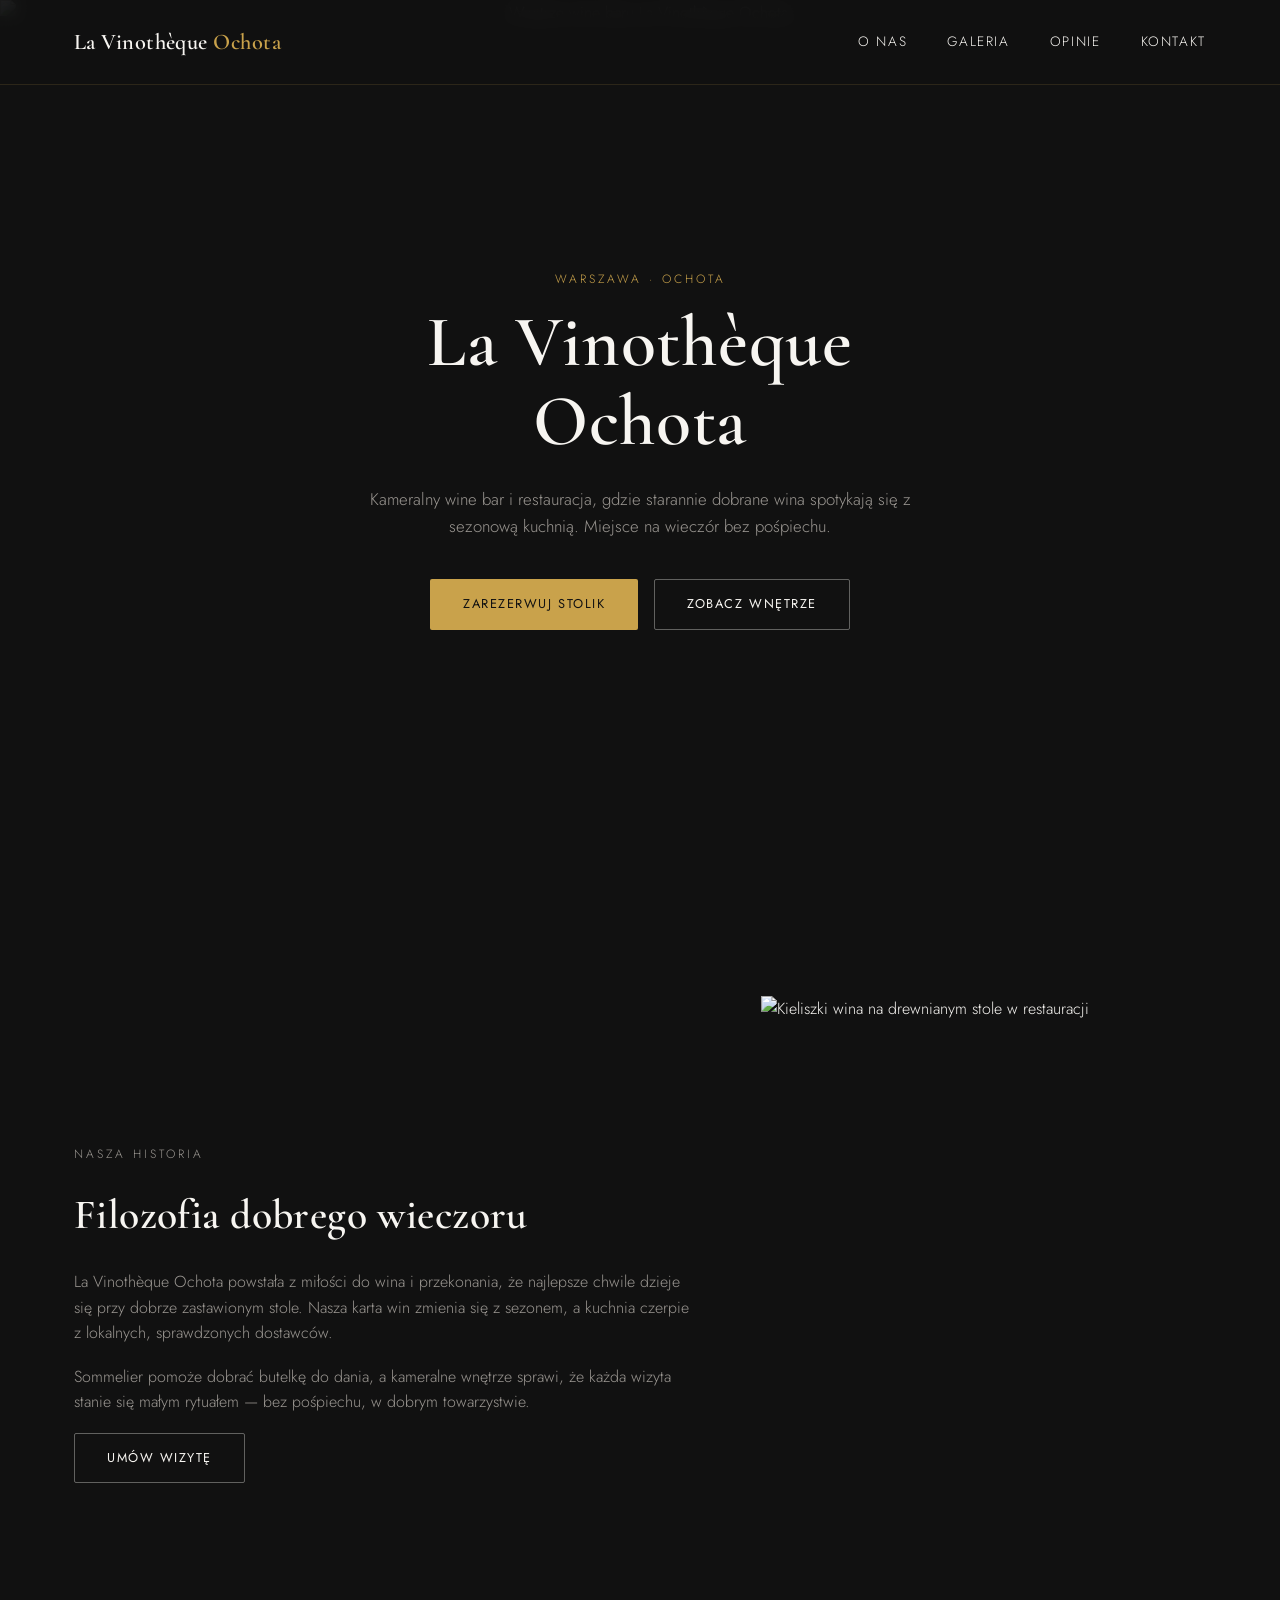
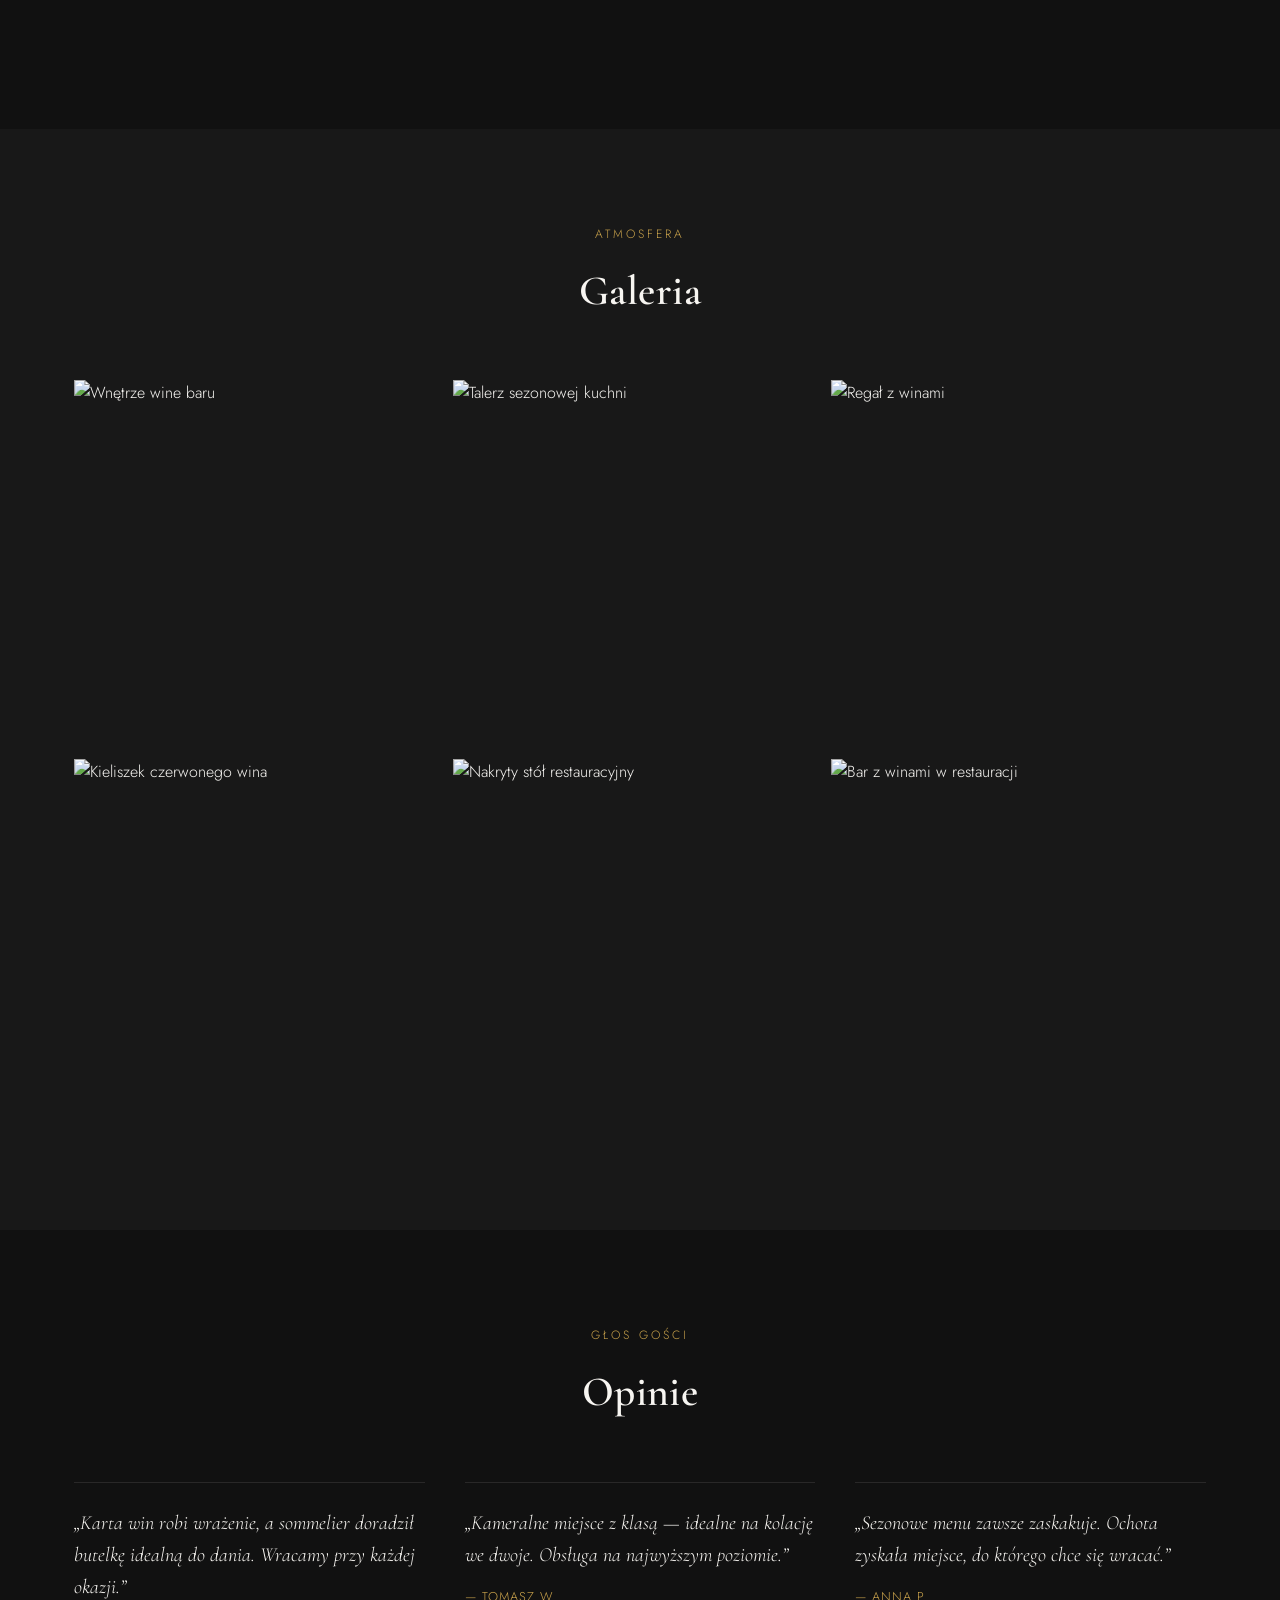
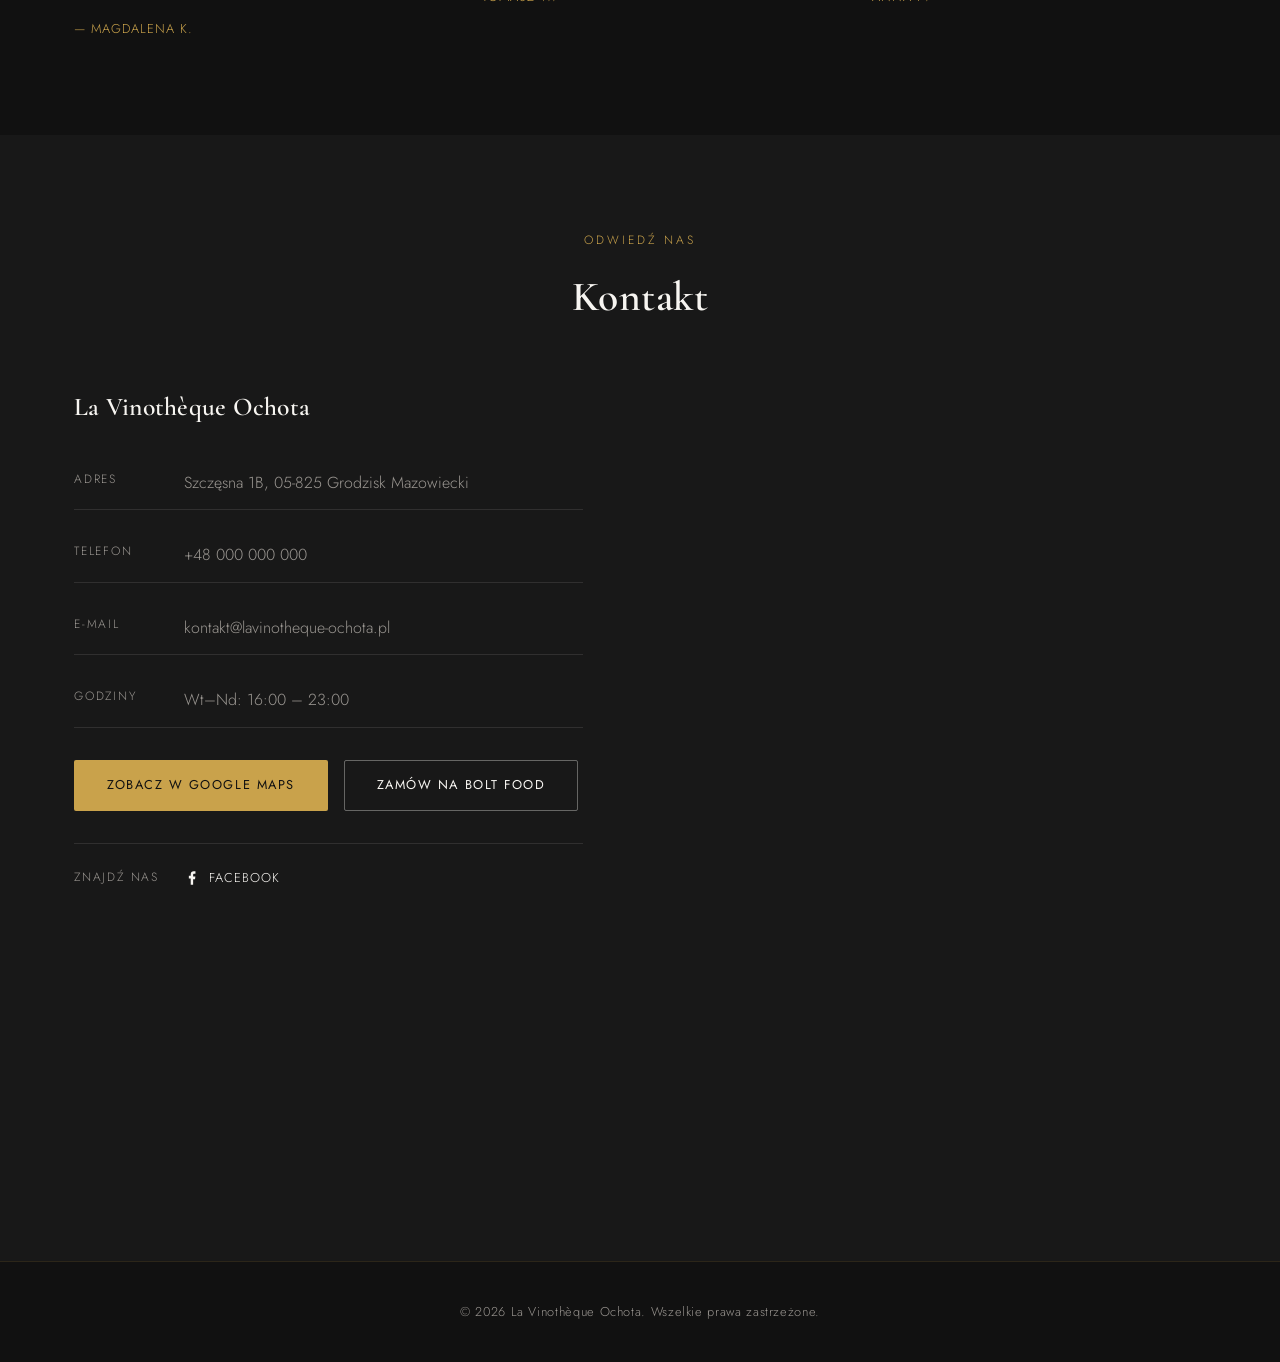
==== index.html @ a76ff750 "Update Google Maps button link to new location Co-Authored-By: Claude Sonnet 5 <noreply@anthropic.co" ====
<!doctype html>
<html lang="pl">
<head>
<meta charset="UTF-8">
<meta name="viewport" content="width=device-width, initial-scale=1.0">
<title>La Vinothèque Ochota | Wine Bar &amp; Restauracja</title>
<meta name="description" content="La Vinothèque Ochota — kameralny wine bar i restauracja w Warszawie. Starannie dobrane wina, sezonowa kuchnia, wieczory dla wymagających.">
<link rel="preconnect" href="https://fonts.googleapis.com">
<link rel="preconnect" href="https://fonts.gstatic.com" crossorigin>
<link href="https://fonts.googleapis.com/css2?family=Cormorant+Garamond:wght@500;600;700&family=Jost:wght@300;400;500&display=swap" rel="stylesheet">
<link rel="stylesheet" href="styles.css">
</head>
<body>

<header class="site-header" id="site-header">
  <div class="container header-inner">
    <a href="#hero" class="logo">La Vinothèque <span>Ochota</span></a>
    <nav class="nav-desktop">
      <a href="#o-nas">O nas</a>
      <a href="#galeria">Galeria</a>
      <a href="#opinie">Opinie</a>
      <a href="#kontakt">Kontakt</a>
    </nav>
    <button class="hamburger" id="hamburger" aria-label="Otwórz menu" aria-expanded="false">
      <span></span><span></span><span></span>
    </button>
  </div>
</header>
<nav class="nav-mobile" id="nav-mobile">
  <a href="#hero">Start</a>
  <a href="#o-nas">O nas</a>
  <a href="#galeria">Galeria</a>
  <a href="#opinie">Opinie</a>
  <a href="#kontakt">Kontakt</a>
</nav>

<main>

  <section class="hero" id="hero">
    <div class="hero-media">
      <img src="https://images.unsplash.com/photo-1510812431401-41d2bd2722f3?q=80&w=1920&auto=format&fit=crop" alt="Wnętrze wine baru La Vinothèque Ochota">
      <div class="hero-overlay"></div>
    </div>
    <div class="container hero-content">
      <p class="eyebrow">Warszawa · Ochota</p>
      <h1>La Vinothèque<br>Ochota</h1>
      <p class="hero-lede">Kameralny wine bar i restauracja, gdzie starannie dobrane wina spotykają się z sezonową kuchnią. Miejsce na wieczór bez pośpiechu.</p>
      <div class="cta-row">
        <a href="#kontakt" class="btn btn-primary">Zarezerwuj stolik</a>
        <a href="#galeria" class="btn btn-ghost">Zobacz wnętrze</a>
      </div>
    </div>
  </section>

  <section class="section" id="o-nas">
    <div class="container split split-reverse">
      <div class="split-media">
        <img src="https://images.unsplash.com/photo-1519671482749-fd09be7ccebf?q=80&w=1200&auto=format&fit=crop" alt="Kieliszki wina na drewnianym stole w restauracji">
      </div>
      <div class="split-text">
        <p class="eyebrow">Nasza historia</p>
        <h2>Filozofia dobrego wieczoru</h2>
        <p>La Vinothèque Ochota powstała z miłości do wina i przekonania, że najlepsze chwile dzieje się przy dobrze zastawionym stole. Nasza karta win zmienia się z sezonem, a kuchnia czerpie z lokalnych, sprawdzonych dostawców.</p>
        <p>Sommelier pomoże dobrać butelkę do dania, a kameralne wnętrze sprawi, że każda wizyta stanie się małym rytuałem — bez pośpiechu, w dobrym towarzystwie.</p>
        <a href="#kontakt" class="btn btn-ghost">Umów wizytę</a>
      </div>
    </div>
  </section>

  <section class="section section-alt" id="galeria">
    <div class="container">
      <div class="section-head section-head-center">
        <p class="eyebrow">Atmosfera</p>
        <h2>Galeria</h2>
      </div>
      <div class="gallery-grid">
        <div class="gallery-item"><img src="https://images.unsplash.com/photo-1510812431401-41d2bd2722f3?q=80&w=900&auto=format&fit=crop" alt="Wnętrze wine baru"></div>
        <div class="gallery-item"><img src="https://images.unsplash.com/photo-1543007630-9710e4a00a20?q=80&w=900&auto=format&fit=crop" alt="Talerz sezonowej kuchni"></div>
        <div class="gallery-item"><img src="https://images.unsplash.com/photo-1470337458703-46ad1756a187?q=80&w=900&auto=format&fit=crop" alt="Regał z winami"></div>
        <div class="gallery-item"><img src="https://images.unsplash.com/photo-1414235077428-338989a2e8c0?q=80&w=900&auto=format&fit=crop" alt="Kieliszek czerwonego wina"></div>
        <div class="gallery-item"><img src="https://images.unsplash.com/photo-1414235077428-338989a2e8c0?q=80&w=900&auto=format&fit=crop&flip=h" alt="Nakryty stół restauracyjny"></div>
        <div class="gallery-item"><img src="https://images.unsplash.com/photo-1466978913421-dad2ebd01d17?q=80&w=900&auto=format&fit=crop" alt="Bar z winami w restauracji"></div>
      </div>
    </div>
  </section>

  <section class="section" id="opinie">
    <div class="container">
      <div class="section-head section-head-center">
        <p class="eyebrow">Głos gości</p>
        <h2>Opinie</h2>
      </div>
      <div class="reviews-grid">
        <blockquote class="review">
          <p>&bdquo;Karta win robi wrażenie, a sommelier doradził butelkę idealną do dania. Wracamy przy każdej okazji.&rdquo;</p>
          <footer>— Magdalena K.</footer>
        </blockquote>
        <blockquote class="review">
          <p>&bdquo;Kameralne miejsce z klasą — idealne na kolację we dwoje. Obsługa na najwyższym poziomie.&rdquo;</p>
          <footer>— Tomasz W.</footer>
        </blockquote>
        <blockquote class="review">
          <p>&bdquo;Sezonowe menu zawsze zaskakuje. Ochota zyskała miejsce, do którego chce się wracać.&rdquo;</p>
          <footer>— Anna P.</footer>
        </blockquote>
      </div>
    </div>
  </section>

  <section class="section section-alt" id="kontakt">
    <div class="container">
      <div class="section-head section-head-center">
        <p class="eyebrow">Odwiedź nas</p>
        <h2>Kontakt</h2>
      </div>
      <div class="split contact-split">
        <div class="split-text">
          <h3>La Vinothèque Ochota</h3>
          <p class="contact-line"><span>Adres</span>Szczęsna 1B, 05-825 Grodzisk Mazowiecki</p>
          <p class="contact-line"><span>Telefon</span><a href="tel:+48000000000">+48 000 000 000</a></p>
          <p class="contact-line"><span>E-mail</span><a href="mailto:kontakt@lavinotheque-ochota.pl">kontakt@lavinotheque-ochota.pl</a></p>
          <p class="contact-line"><span>Godziny</span>Wt–Nd: 16:00 – 23:00</p>

          <div class="action-row">
            <a href="https://maps.app.goo.gl/F623x1a2rvRug9dV6" target="_blank" rel="noopener" class="btn btn-primary">Zobacz w Google Maps</a>
            <a href="https://food.bolt.eu/en/307-warsaw/p/121995-la-vinotheque-harfowa/?utm_source=google_integration" target="_blank" rel="noopener" class="btn btn-ghost">Zamów na Bolt Food</a>
          </div>

          <div class="social-row">
            <span class="social-label">Znajdź nas</span>
            <!-- TODO: podmienić na docelowy link Facebook, gdy zostanie przesłany -->
            <a href="https://www.facebook.com/lavinothequepl/?locale=pl_PL" target="_blank" rel="noopener" class="social-link" aria-label="Facebook">
              <svg viewBox="0 0 24 24" width="18" height="18"><path fill="currentColor" d="M13.5 21v-7.5H16l.5-3.5h-3V7.9c0-1 .3-1.7 1.7-1.7H16.6V3.1C16.3 3 15.3 3 14.2 3c-2.3 0-3.9 1.4-3.9 4v2h-2.5v3.5h2.5V21h3.2z"/></svg>
              Facebook
            </a>
          </div>
        </div>
        <div class="split-media map-wrap">
          <iframe
            src="https://maps.google.com/maps?q=Szcz%C4%99sna%201B%2C%2005-825%20Grodzisk%20Mazowiecki&t=&z=16&ie=UTF8&iwloc=&output=embed"
            title="Mapa — La Vinothèque Ochota"
            loading="lazy"
            referrerpolicy="no-referrer-when-downgrade"
            allowfullscreen>
          </iframe>
        </div>
      </div>
    </div>
  </section>

</main>

<footer class="site-footer">
  <div class="container footer-inner">
    <p>&copy; <span id="year"></span> La Vinothèque Ochota. Wszelkie prawa zastrzeżone.</p>
  </div>
</footer>

<script src="script.js"></script>
</body>
</html>
---- styles.css ----
:root {
  --black: #111111;
  --near-black: #181818;
  --charcoal: #242424;
  --gold: #c9a24b;
  --gold-light: #e3c777;
  --white: #f7f5f1;
  --gray: #9a9691;
}

* { box-sizing: border-box; margin: 0; padding: 0; }

html { scroll-behavior: smooth; }

body {
  background: var(--black);
  color: var(--white);
  font-family: 'Jost', sans-serif;
  font-weight: 300;
  line-height: 1.6;
  -webkit-font-smoothing: antialiased;
}

h1, h2, h3 {
  font-family: 'Cormorant Garamond', serif;
  font-weight: 600;
  letter-spacing: 0.01em;
  color: var(--white);
}

a { color: inherit; text-decoration: none; }
img { max-width: 100%; display: block; }

.container {
  max-width: 1180px;
  margin: 0 auto;
  padding: 0 24px;
}

.eyebrow {
  font-size: 0.75rem;
  text-transform: uppercase;
  letter-spacing: 0.25em;
  color: var(--gold);
  margin-bottom: 14px;
}

.btn {
  display: inline-block;
  padding: 14px 32px;
  text-transform: uppercase;
  letter-spacing: 0.12em;
  font-size: 0.8rem;
  font-weight: 400;
  border-radius: 2px;
  transition: all 0.3s ease;
  border: 1px solid transparent;
  cursor: pointer;
}

.btn-primary {
  background: var(--gold);
  color: var(--black);
}
.btn-primary:hover { background: var(--gold-light); }

.btn-ghost {
  background: transparent;
  color: var(--white);
  border: 1px solid rgba(247, 245, 241, 0.35);
}
.btn-ghost:hover {
  border-color: var(--gold);
  color: var(--gold);
}

/* Header */
.site-header {
  position: fixed;
  top: 0; left: 0; right: 0;
  z-index: 100;
  background: rgba(17, 17, 17, 0.85);
  backdrop-filter: blur(8px);
  border-bottom: 1px solid rgba(201, 162, 75, 0.15);
}

.header-inner {
  display: flex;
  align-items: center;
  justify-content: space-between;
  height: 84px;
}

.logo {
  font-family: 'Cormorant Garamond', serif;
  font-size: 1.4rem;
  font-weight: 600;
  letter-spacing: 0.02em;
}
.logo span { color: var(--gold); }

.nav-desktop {
  display: flex;
  gap: 40px;
}
.nav-desktop a {
  font-size: 0.85rem;
  text-transform: uppercase;
  letter-spacing: 0.12em;
  color: var(--white);
  transition: color 0.3s ease;
}
.nav-desktop a:hover { color: var(--gold); }

.hamburger {
  display: none;
  flex-direction: column;
  justify-content: center;
  gap: 5px;
  width: 32px;
  height: 32px;
  background: none;
  border: none;
  cursor: pointer;
}
.hamburger span {
  display: block;
  width: 100%;
  height: 1px;
  background: var(--white);
  transition: all 0.3s ease;
}
.hamburger.active span:nth-child(1) { transform: translateY(6px) rotate(45deg); }
.hamburger.active span:nth-child(2) { opacity: 0; }
.hamburger.active span:nth-child(3) { transform: translateY(-6px) rotate(-45deg); }

.nav-mobile {
  display: none;
  flex-direction: column;
  align-items: center;
  justify-content: center;
  gap: 32px;
  position: fixed;
  z-index: 99;
  top: 84px;
  left: 0; right: 0; bottom: 0;
  background: var(--near-black);
  transform: translateY(-100%);
  opacity: 0;
  visibility: hidden;
  transition: all 0.35s ease;
}
.nav-mobile.open {
  display: flex;
  transform: translateY(0);
  opacity: 1;
  visibility: visible;
}
.nav-mobile a {
  font-family: 'Cormorant Garamond', serif;
  font-size: 1.6rem;
}
.nav-mobile a:hover { color: var(--gold); }

/* Hero */
.hero {
  position: relative;
  height: 100vh;
  min-height: 640px;
  display: flex;
  align-items: center;
  justify-content: center;
  text-align: center;
}
.hero-media {
  position: absolute;
  inset: 0;
  overflow: hidden;
}
.hero-media img {
  width: 100%;
  height: 100%;
  object-fit: cover;
}
.hero-overlay {
  position: absolute;
  inset: 0;
  background: linear-gradient(180deg, rgba(17,17,17,0.55) 0%, rgba(17,17,17,0.75) 55%, rgba(17,17,17,0.95) 100%);
}
.hero-content {
  position: relative;
  z-index: 2;
  max-width: 720px;
}
.hero h1 {
  font-size: clamp(2.8rem, 6vw, 4.5rem);
  line-height: 1.1;
  margin-bottom: 24px;
}
.hero-lede {
  color: var(--gray);
  font-size: 1.05rem;
  max-width: 560px;
  margin: 0 auto 40px;
}
.cta-row {
  display: flex;
  gap: 16px;
  justify-content: center;
  flex-wrap: wrap;
}

/* Sections */
.section {
  padding: 96px 0;
}
.section-alt { background: var(--near-black); }

.section-head { margin-bottom: 56px; }
.section-head-center { text-align: center; }
.section-head-center h2 { font-size: clamp(2rem, 4vw, 2.6rem); }

.section h2 {
  font-size: clamp(2rem, 4vw, 2.6rem);
  margin-bottom: 20px;
}

.split {
  display: grid;
  grid-template-columns: 45% 55%;
  gap: 64px;
  align-items: center;
}
.split-reverse { grid-template-columns: 55% 45%; }
.split-reverse .split-media { order: 2; }
.split-reverse .split-text { order: 1; }

.split-media img {
  width: 100%;
  height: 100%;
  object-fit: cover;
  filter: grayscale(15%);
  transition: filter 0.3s ease, transform 0.3s ease;
  aspect-ratio: 4/5;
}
.split-media:hover img {
  filter: grayscale(0%);
  transform: scale(1.02);
}

.split-text p { color: var(--gray); margin-bottom: 18px; }

/* Gallery */
.gallery-grid {
  display: grid;
  grid-template-columns: repeat(3, 1fr);
  gap: 4px;
}
.gallery-item { overflow: hidden; aspect-ratio: 1/1; }
.gallery-item img {
  width: 100%;
  height: 100%;
  object-fit: cover;
  filter: grayscale(20%);
  transition: filter 0.3s ease, transform 0.3s ease;
}
.gallery-item:hover img {
  filter: grayscale(0%);
  transform: scale(1.02);
}

/* Reviews */
.reviews-grid {
  display: grid;
  grid-template-columns: repeat(3, 1fr);
  gap: 40px;
}
.review {
  border-top: 1px solid rgba(247, 245, 241, 0.1);
  padding-top: 24px;
}
.review p {
  font-family: 'Cormorant Garamond', serif;
  font-size: 1.25rem;
  font-style: italic;
  color: var(--white);
  margin-bottom: 16px;
}
.review footer {
  font-size: 0.8rem;
  letter-spacing: 0.08em;
  text-transform: uppercase;
  color: var(--gold);
}

/* Contact */
.contact-split { align-items: start; }
.contact-split h3 {
  font-size: 1.6rem;
  margin-bottom: 28px;
}
.contact-line {
  display: flex;
  gap: 20px;
  padding: 14px 0;
  border-bottom: 1px solid rgba(247, 245, 241, 0.1);
  color: var(--white);
}
.contact-line span {
  min-width: 90px;
  font-size: 0.75rem;
  text-transform: uppercase;
  letter-spacing: 0.15em;
  color: var(--gray);
}
.contact-line a:hover { color: var(--gold); }

.action-row {
  display: flex;
  gap: 16px;
  flex-wrap: wrap;
  margin-top: 32px;
}

.social-row {
  display: flex;
  align-items: center;
  gap: 24px;
  flex-wrap: wrap;
  margin-top: 32px;
  padding-top: 24px;
  border-top: 1px solid rgba(247, 245, 241, 0.1);
}
.social-label {
  font-size: 0.75rem;
  text-transform: uppercase;
  letter-spacing: 0.15em;
  color: var(--gray);
}
.social-link {
  display: inline-flex;
  align-items: center;
  gap: 8px;
  font-size: 0.8rem;
  text-transform: uppercase;
  letter-spacing: 0.08em;
  color: var(--white);
  transition: color 0.3s ease;
}
.social-link svg { flex-shrink: 0; }
.social-link:hover { color: var(--gold); }

/* Placeholder links awaiting a real URL from the client */
[data-pending] { position: relative; }
[data-pending]::after {
  content: "wklej link";
  position: absolute;
  top: -18px;
  left: 0;
  font-size: 0.62rem;
  letter-spacing: 0.08em;
  text-transform: uppercase;
  color: var(--gold);
  opacity: 0.8;
  white-space: nowrap;
}

.map-wrap {
  aspect-ratio: 4/5;
  overflow: hidden;
  filter: grayscale(60%) invert(92%) contrast(90%);
}
.map-wrap iframe {
  width: 100%;
  height: 100%;
  border: 0;
}

/* Footer */
.site-footer {
  padding: 40px 0;
  border-top: 1px solid rgba(201, 162, 75, 0.15);
}
.footer-inner {
  text-align: center;
  color: var(--gray);
  font-size: 0.8rem;
  letter-spacing: 0.05em;
}

/* Responsive */
@media (max-width: 900px) {
  .nav-desktop { display: none; }
  .hamburger { display: flex; }
  .nav-mobile { display: flex; }

  .split, .split-reverse {
    grid-template-columns: 1fr;
    gap: 32px;
  }
  .split-reverse .split-media { order: 1; }
  .split-reverse .split-text { order: 2; }

  .reviews-grid { grid-template-columns: 1fr; gap: 32px; }
  .gallery-grid { grid-template-columns: repeat(2, 1fr); }
}

@media (max-width: 560px) {
  .cta-row { flex-direction: column; width: 100%; }
  .cta-row .btn { text-align: center; }
}
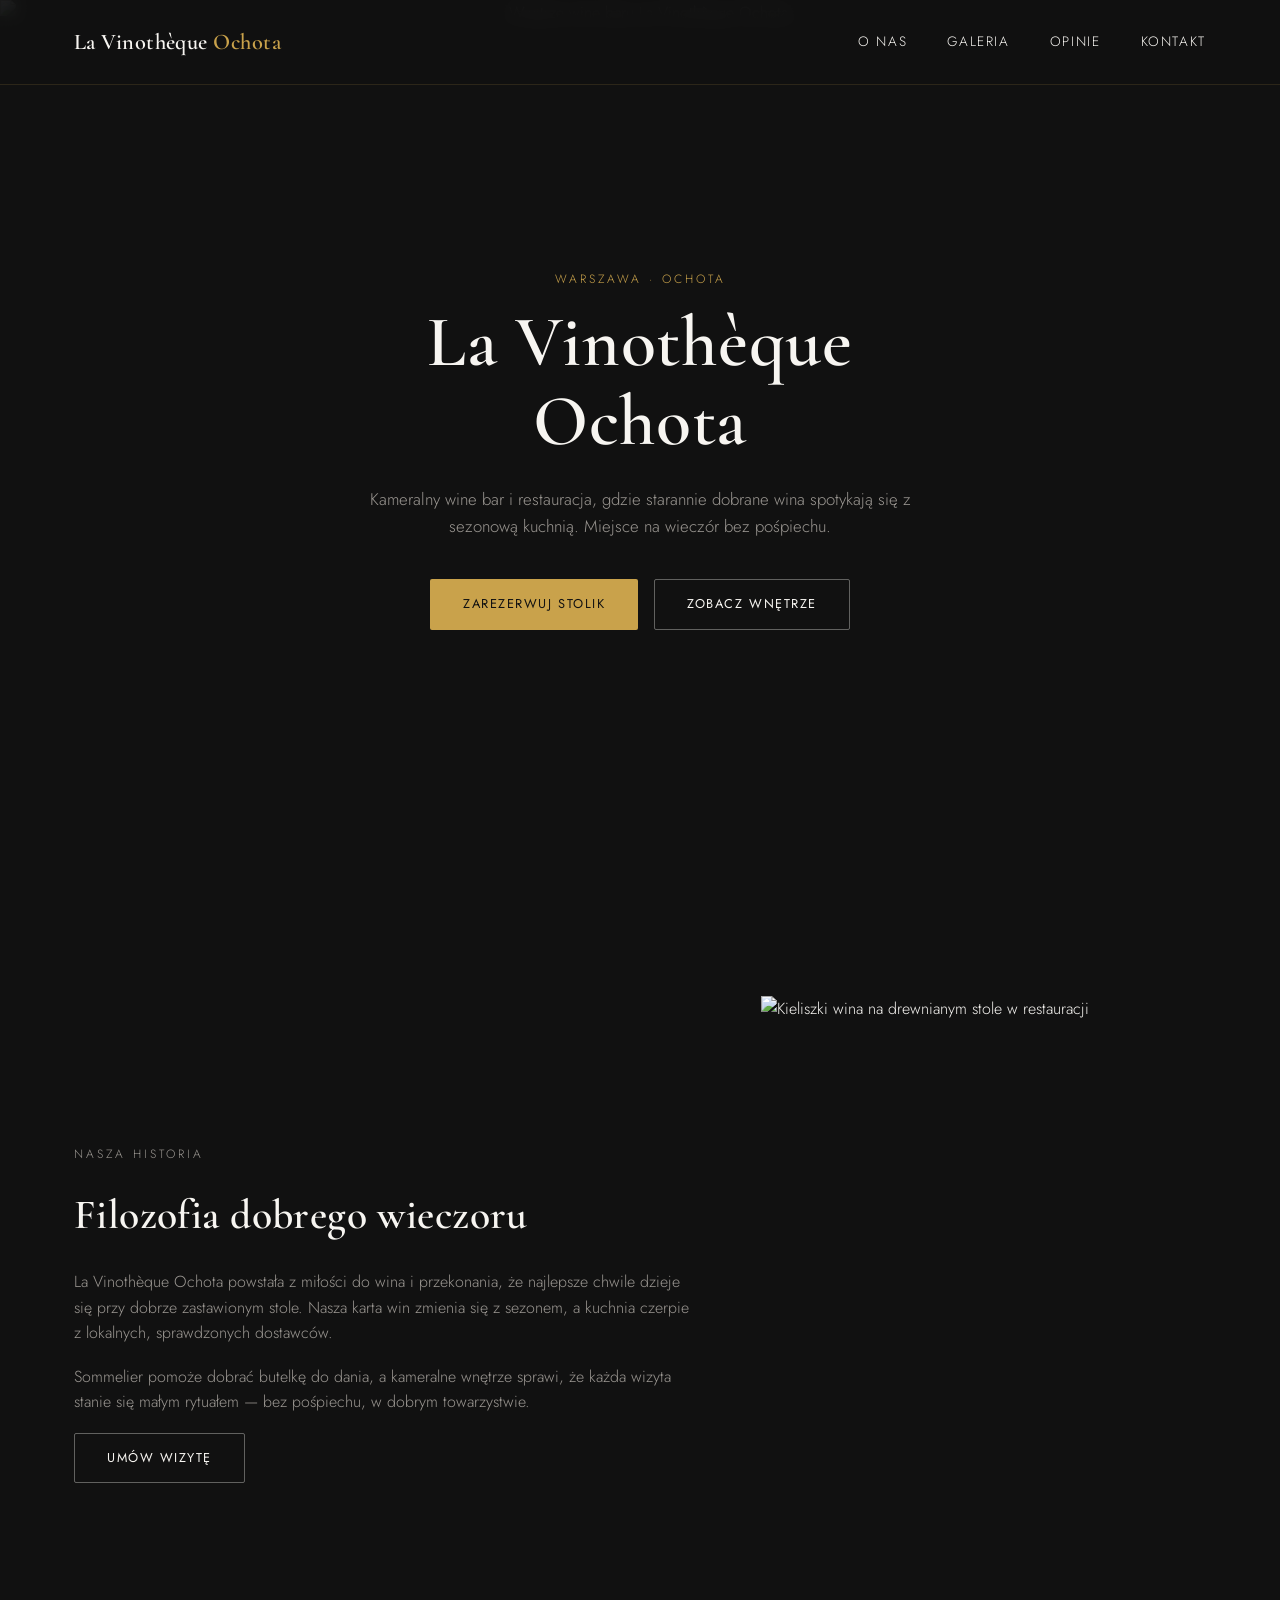
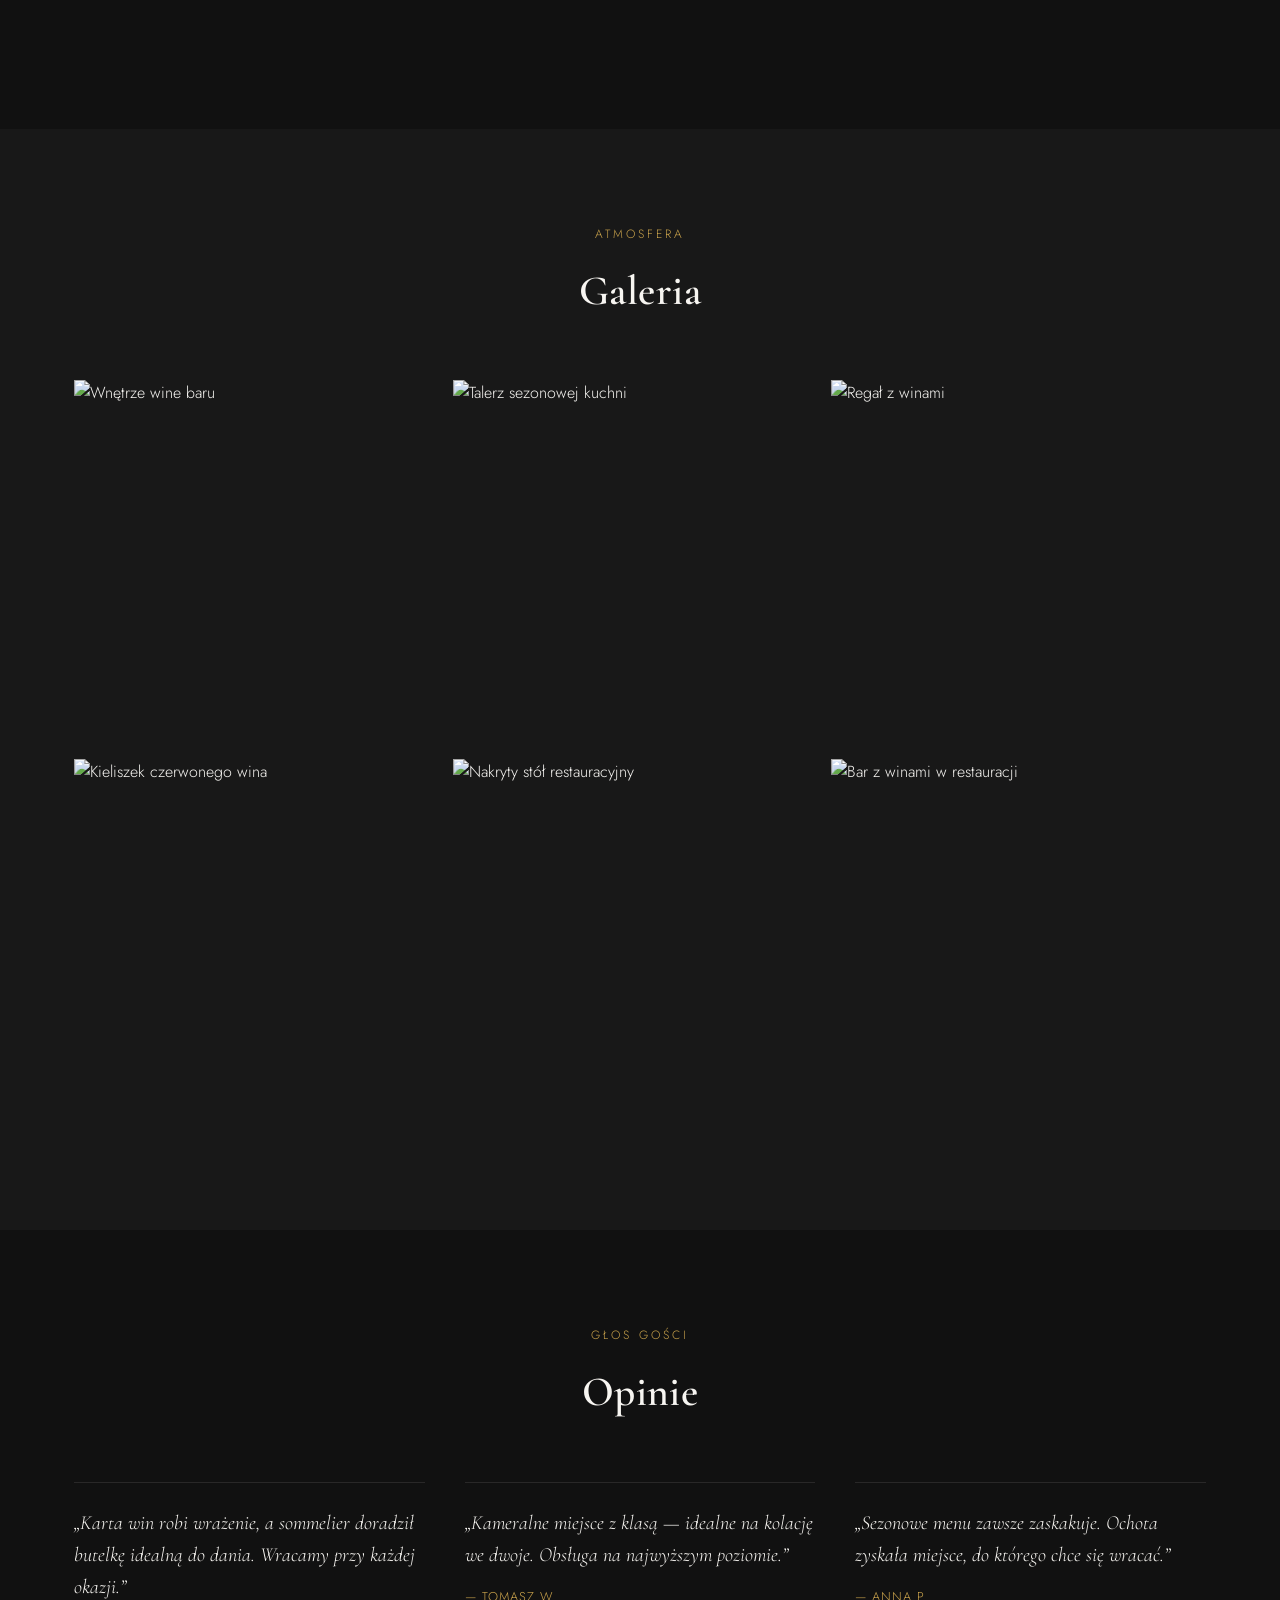
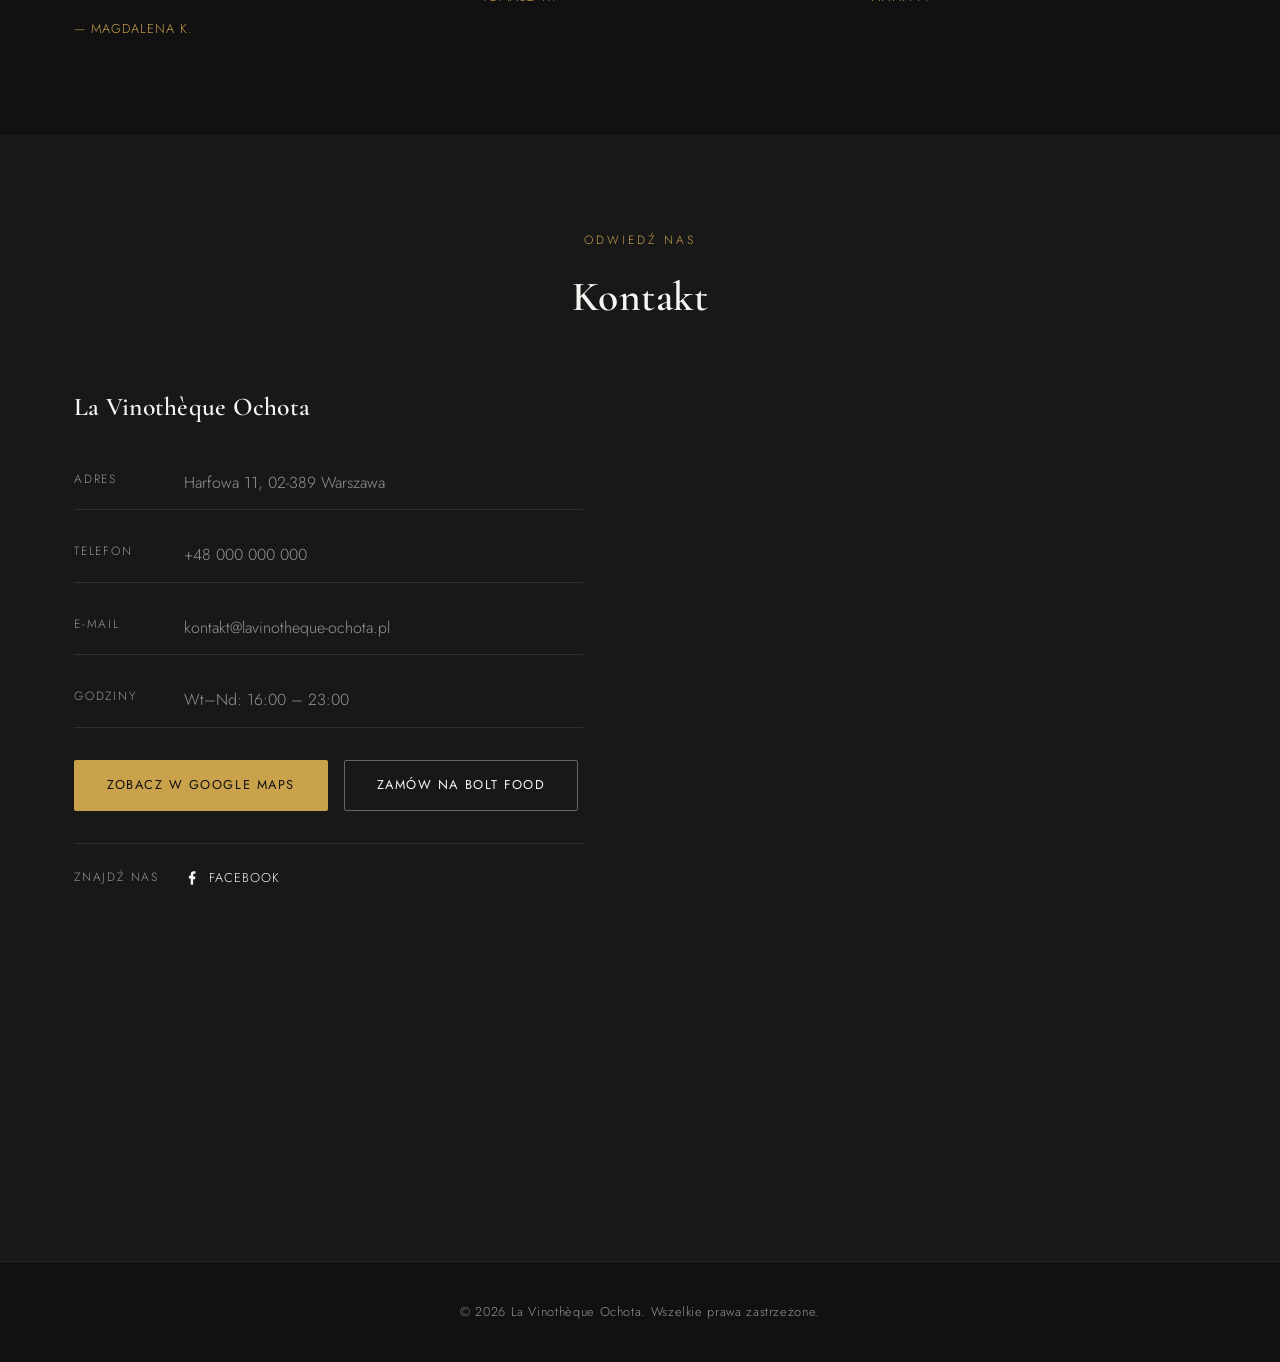
==== commit 6464500e: "Correct address and map query to Harfowa 11, Warszawa Ochota The previously provided Maps link resol" ====
--- a/index.html
+++ b/index.html
@@ -116,7 +116,7 @@
       <div class="split contact-split">
         <div class="split-text">
           <h3>La Vinothèque Ochota</h3>
-          <p class="contact-line"><span>Adres</span>Szczęsna 1B, 05-825 Grodzisk Mazowiecki</p>
+          <p class="contact-line"><span>Adres</span>Harfowa 11, 02-389 Warszawa</p>
           <p class="contact-line"><span>Telefon</span><a href="tel:+48000000000">+48 000 000 000</a></p>
           <p class="contact-line"><span>E-mail</span><a href="mailto:kontakt@lavinotheque-ochota.pl">kontakt@lavinotheque-ochota.pl</a></p>
           <p class="contact-line"><span>Godziny</span>Wt–Nd: 16:00 – 23:00</p>
@@ -137,7 +137,7 @@
         </div>
         <div class="split-media map-wrap">
           <iframe
-            src="https://maps.google.com/maps?q=Szcz%C4%99sna%201B%2C%2005-825%20Grodzisk%20Mazowiecki&t=&z=16&ie=UTF8&iwloc=&output=embed"
+            src="https://maps.google.com/maps?q=Harfowa%2011%2C%2002-389%20Warszawa&t=&z=16&ie=UTF8&iwloc=&output=embed"
             title="Mapa — La Vinothèque Ochota"
             loading="lazy"
             referrerpolicy="no-referrer-when-downgrade"
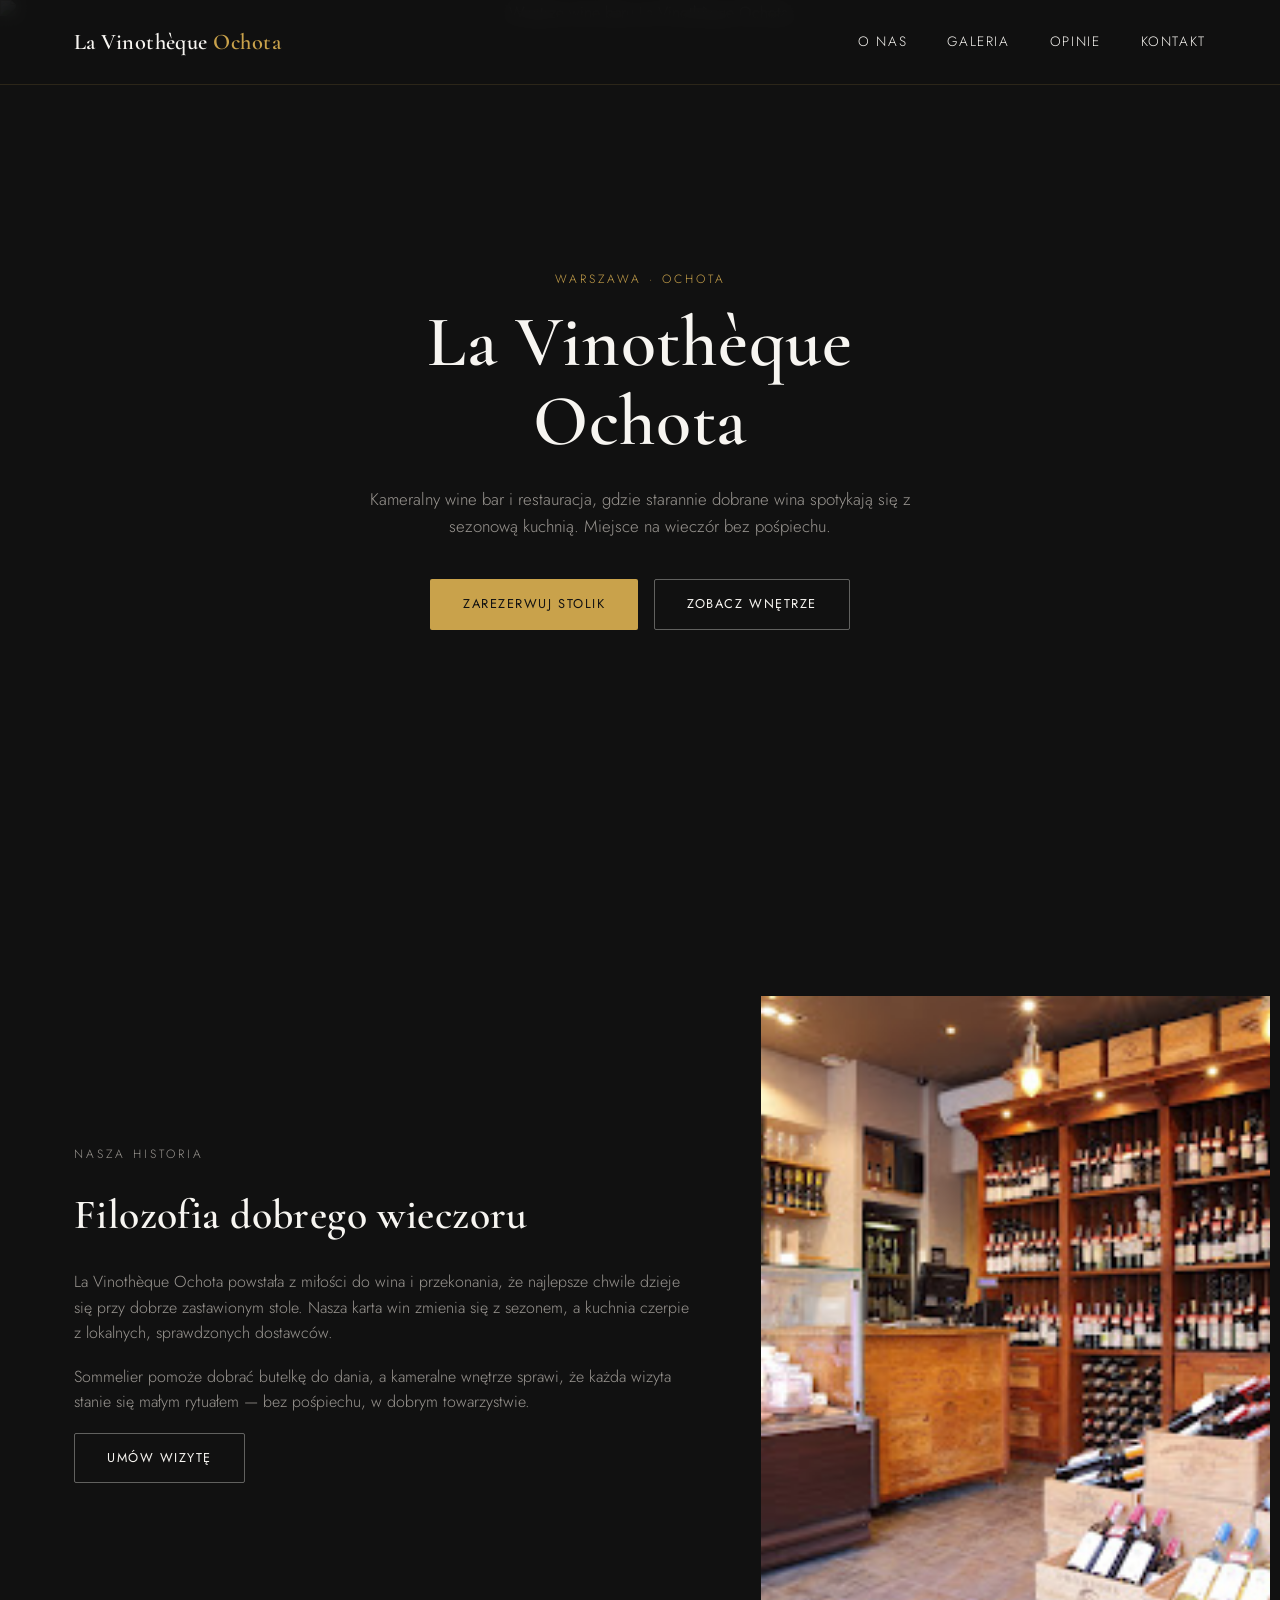
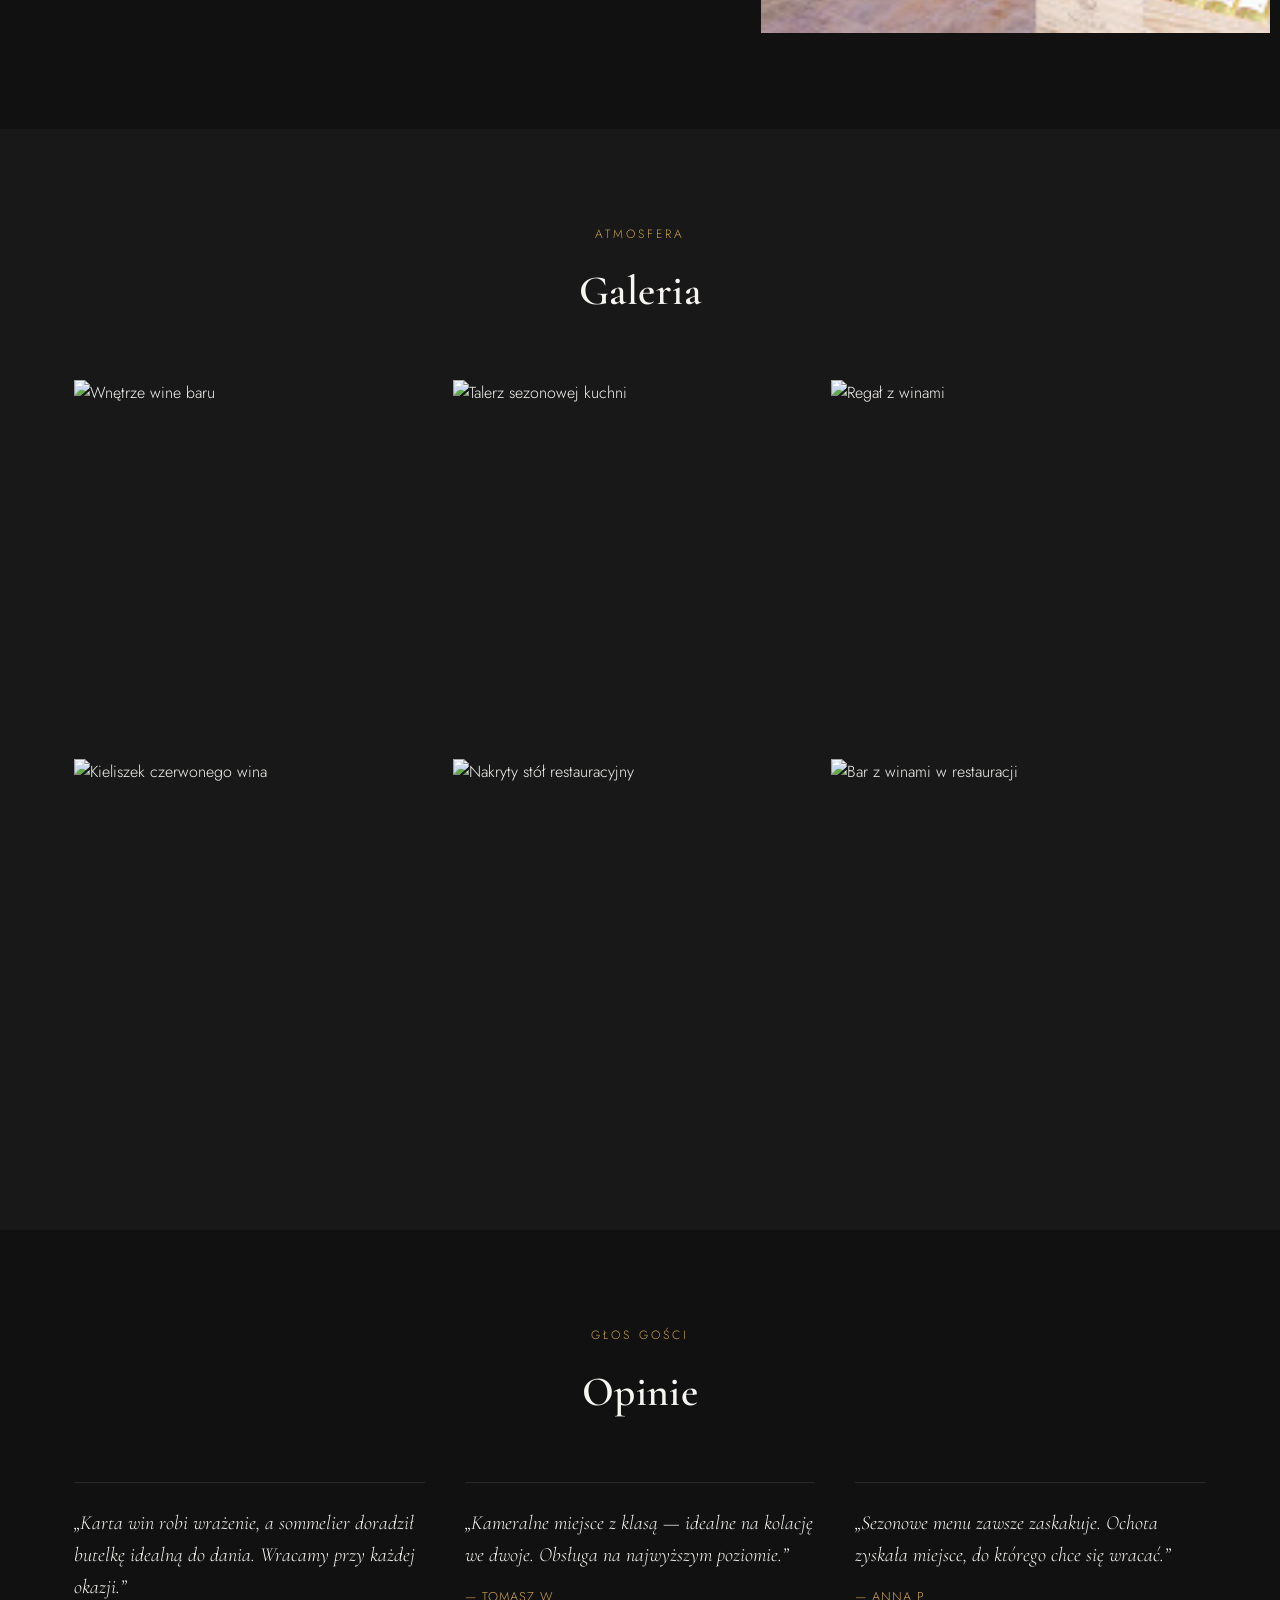
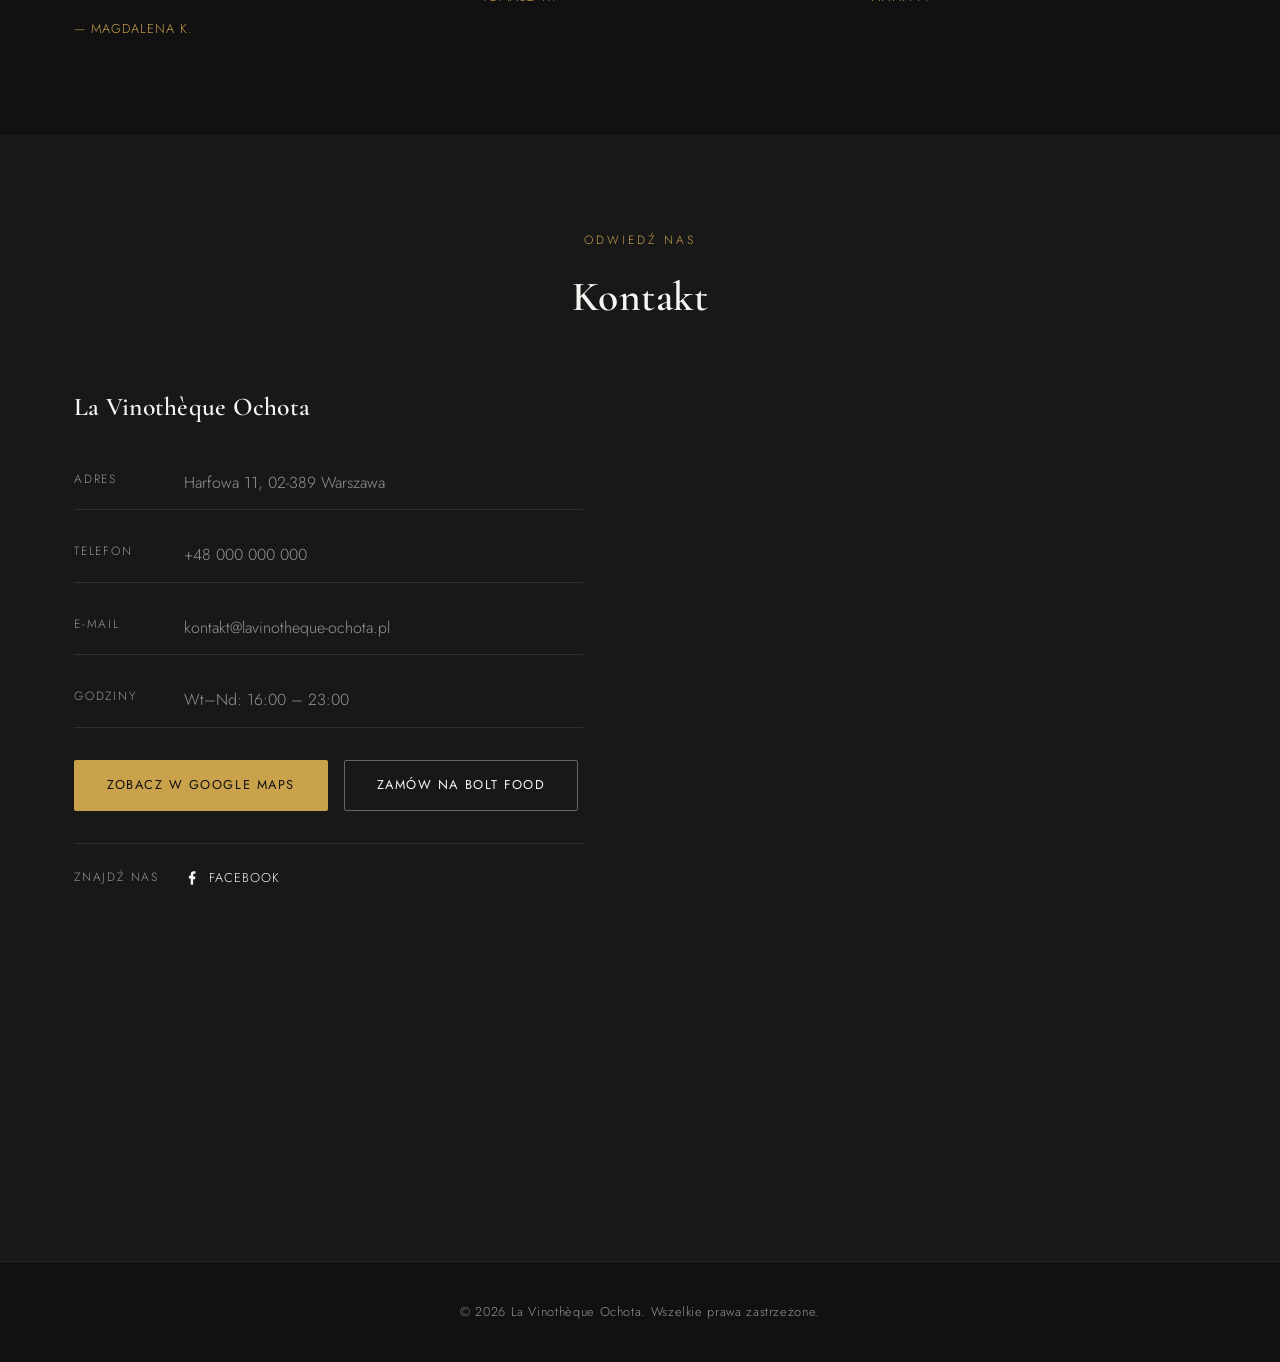
==== commit e3c1e558: "Replace O nas stock photo with client's interior photo Adds a real photo of the shop interior (shelv" ====
--- a/index.html
+++ b/index.html
@@ -55,7 +55,7 @@
   <section class="section" id="o-nas">
     <div class="container split split-reverse">
       <div class="split-media">
-        <img src="https://images.unsplash.com/photo-1519671482749-fd09be7ccebf?q=80&w=1200&auto=format&fit=crop" alt="Kieliszki wina na drewnianym stole w restauracji">
+        <img src="assets/wnetrze-lokalu.jpg" alt="Wnętrze La Vinothèque Ochota — regały z winem i lada z produktami">
       </div>
       <div class="split-text">
         <p class="eyebrow">Nasza historia</p>
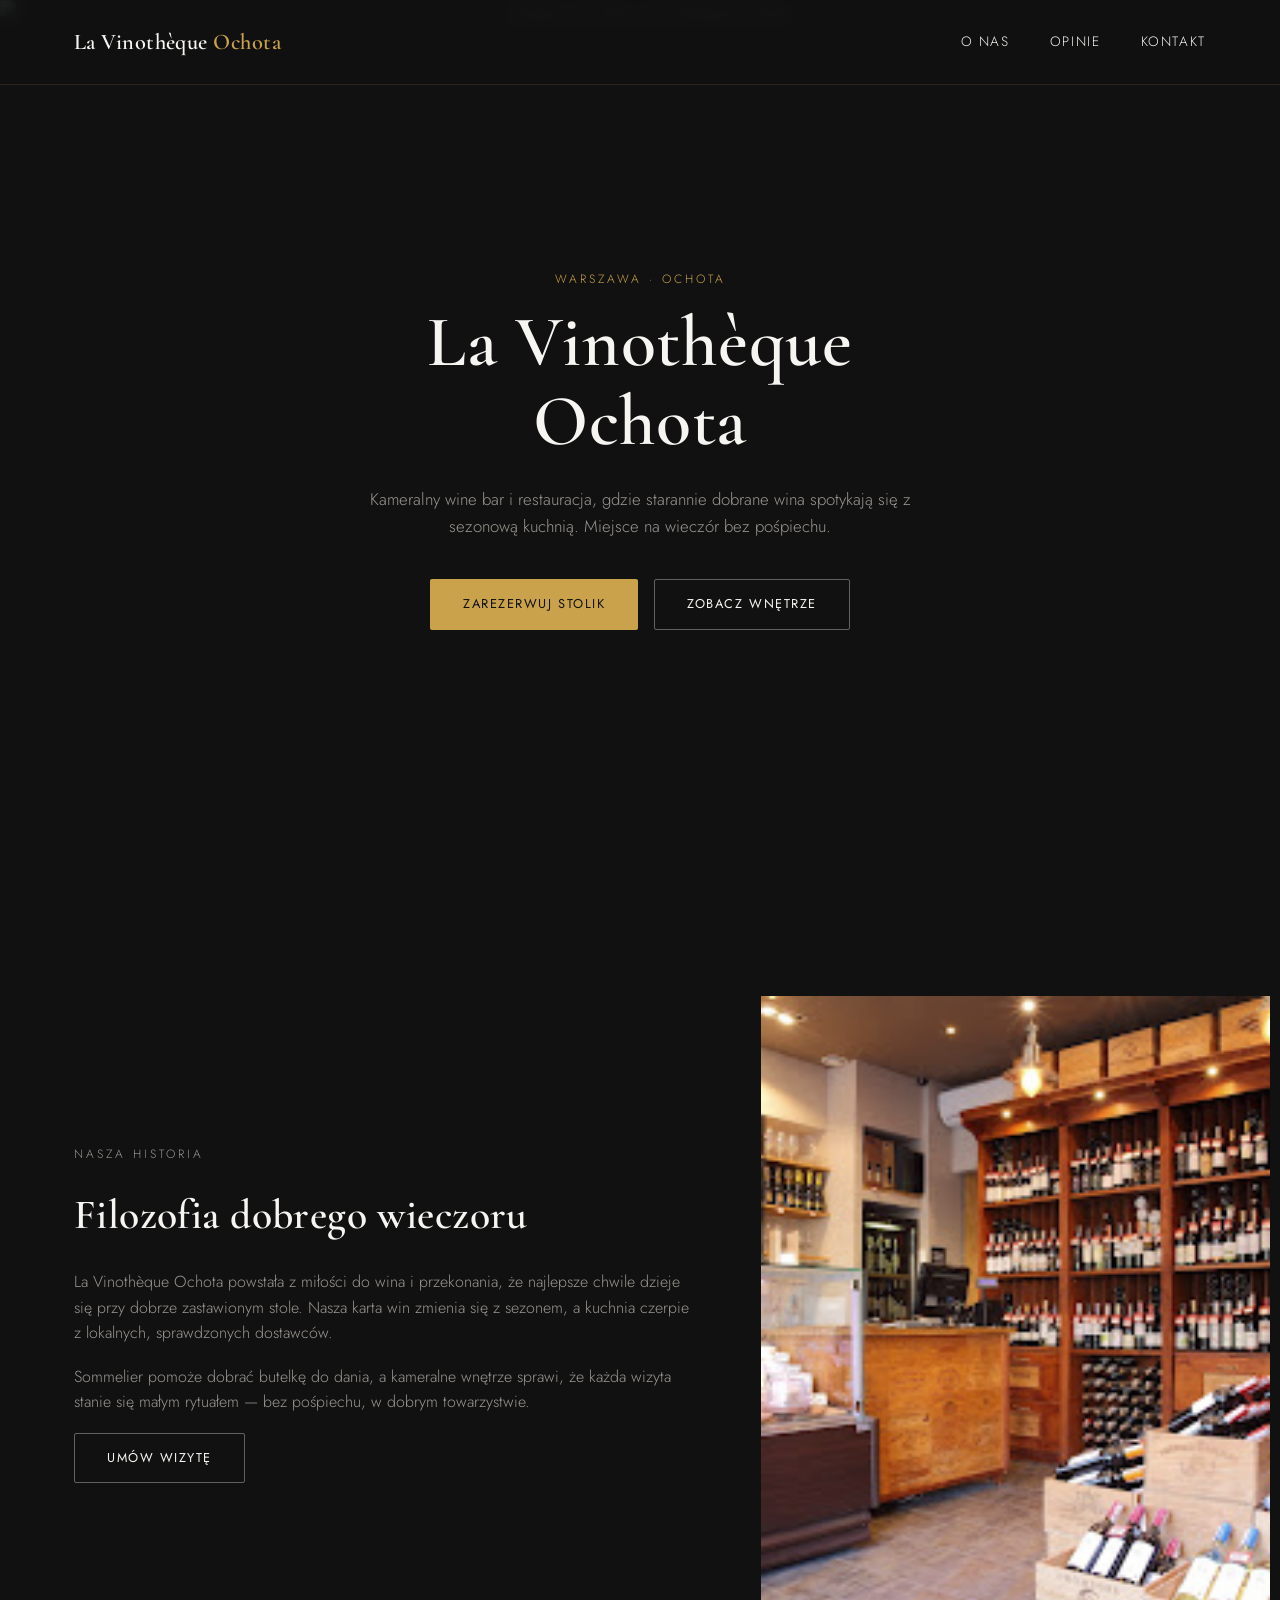
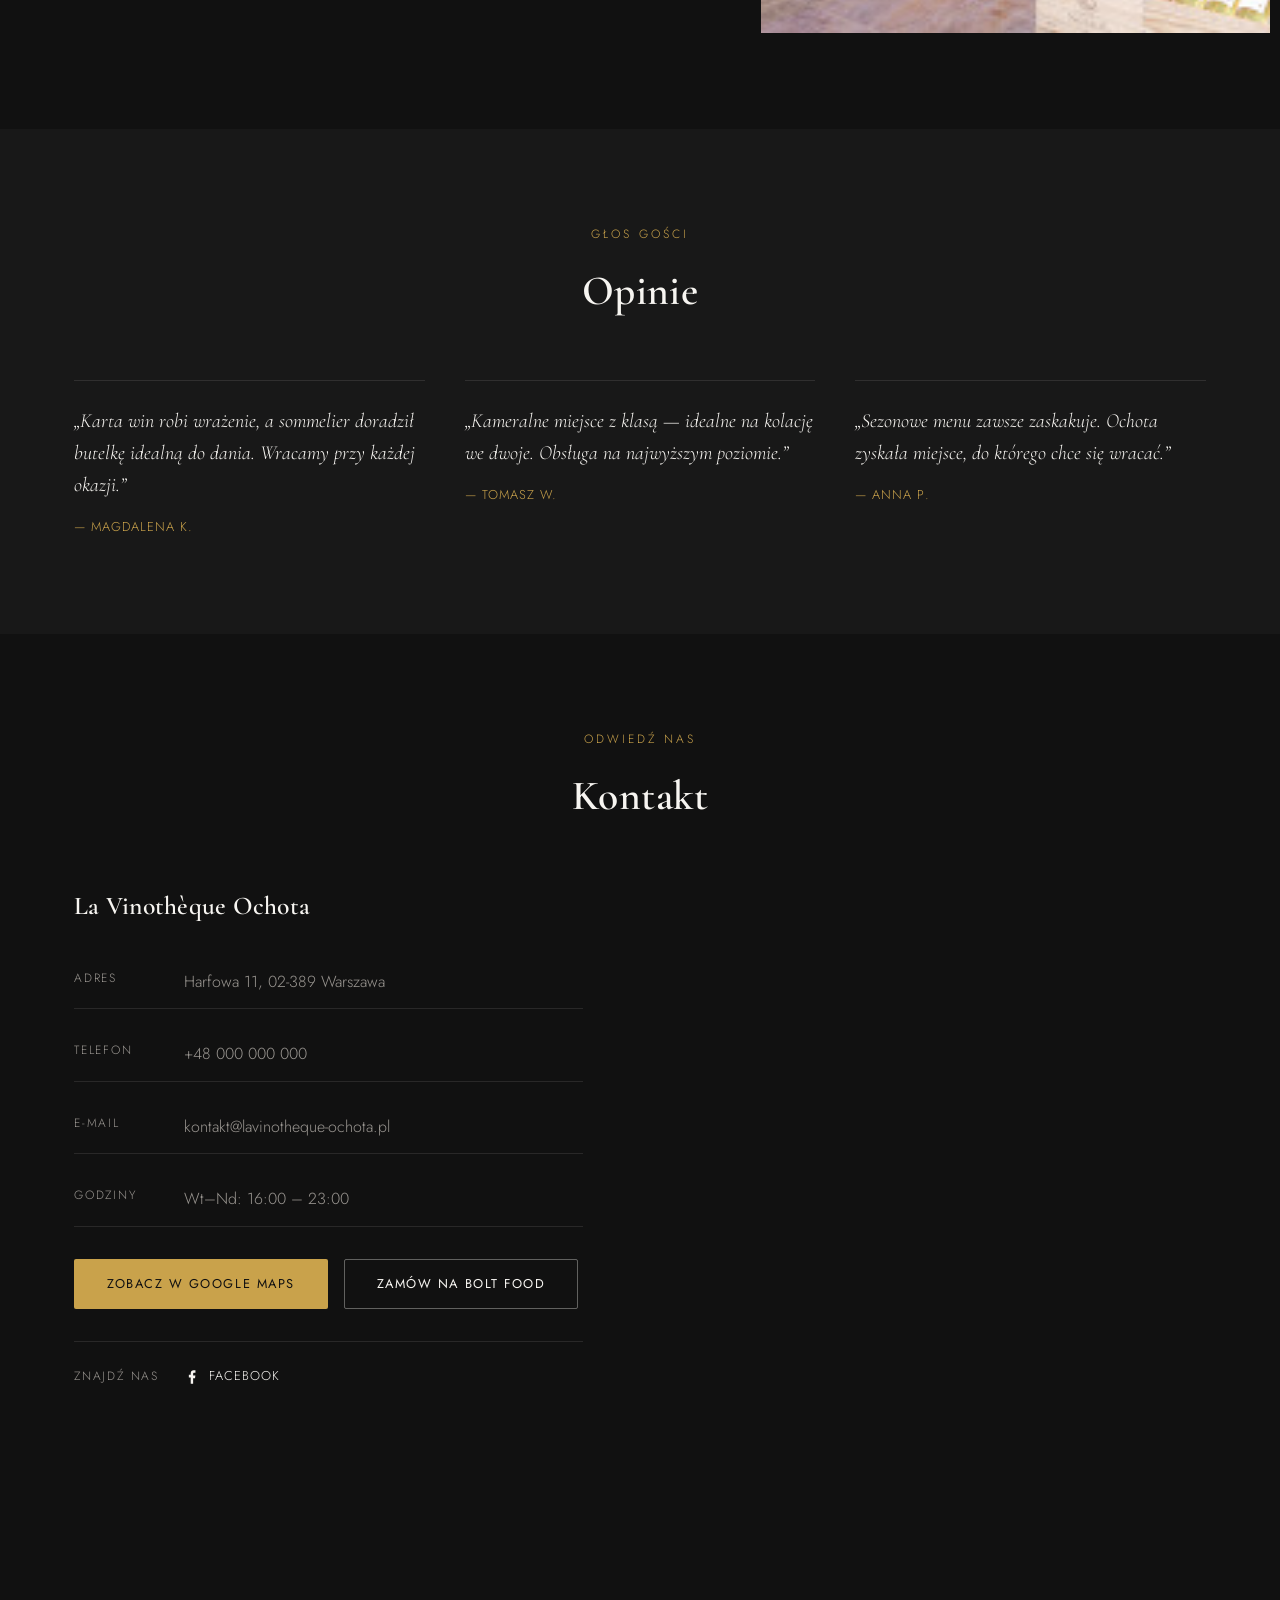
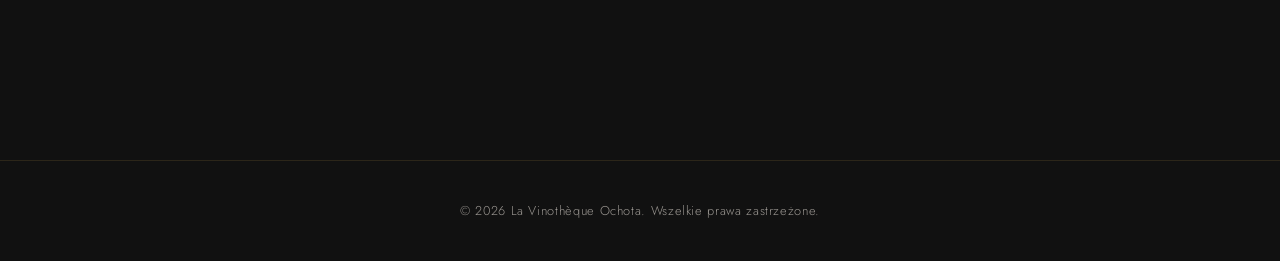
==== commit b73b7415: "Remove Galeria section and nav link Drops the gallery section (it only held Unsplash placeholders) a" ====
--- a/index.html
+++ b/index.html
@@ -17,7 +17,6 @@
     <a href="#hero" class="logo">La Vinothèque <span>Ochota</span></a>
     <nav class="nav-desktop">
       <a href="#o-nas">O nas</a>
-      <a href="#galeria">Galeria</a>
       <a href="#opinie">Opinie</a>
       <a href="#kontakt">Kontakt</a>
     </nav>
@@ -29,7 +28,6 @@
 <nav class="nav-mobile" id="nav-mobile">
   <a href="#hero">Start</a>
   <a href="#o-nas">O nas</a>
-  <a href="#galeria">Galeria</a>
   <a href="#opinie">Opinie</a>
   <a href="#kontakt">Kontakt</a>
 </nav>
@@ -47,7 +45,7 @@
       <p class="hero-lede">Kameralny wine bar i restauracja, gdzie starannie dobrane wina spotykają się z sezonową kuchnią. Miejsce na wieczór bez pośpiechu.</p>
       <div class="cta-row">
         <a href="#kontakt" class="btn btn-primary">Zarezerwuj stolik</a>
-        <a href="#galeria" class="btn btn-ghost">Zobacz wnętrze</a>
+        <a href="#o-nas" class="btn btn-ghost">Zobacz wnętrze</a>
       </div>
     </div>
   </section>
@@ -67,24 +65,7 @@
     </div>
   </section>
 
-  <section class="section section-alt" id="galeria">
-    <div class="container">
-      <div class="section-head section-head-center">
-        <p class="eyebrow">Atmosfera</p>
-        <h2>Galeria</h2>
-      </div>
-      <div class="gallery-grid">
-        <div class="gallery-item"><img src="https://images.unsplash.com/photo-1510812431401-41d2bd2722f3?q=80&w=900&auto=format&fit=crop" alt="Wnętrze wine baru"></div>
-        <div class="gallery-item"><img src="https://images.unsplash.com/photo-1543007630-9710e4a00a20?q=80&w=900&auto=format&fit=crop" alt="Talerz sezonowej kuchni"></div>
-        <div class="gallery-item"><img src="https://images.unsplash.com/photo-1470337458703-46ad1756a187?q=80&w=900&auto=format&fit=crop" alt="Regał z winami"></div>
-        <div class="gallery-item"><img src="https://images.unsplash.com/photo-1414235077428-338989a2e8c0?q=80&w=900&auto=format&fit=crop" alt="Kieliszek czerwonego wina"></div>
-        <div class="gallery-item"><img src="https://images.unsplash.com/photo-1414235077428-338989a2e8c0?q=80&w=900&auto=format&fit=crop&flip=h" alt="Nakryty stół restauracyjny"></div>
-        <div class="gallery-item"><img src="https://images.unsplash.com/photo-1466978913421-dad2ebd01d17?q=80&w=900&auto=format&fit=crop" alt="Bar z winami w restauracji"></div>
-      </div>
-    </div>
-  </section>
-
-  <section class="section" id="opinie">
+  <section class="section section-alt" id="opinie">
     <div class="container">
       <div class="section-head section-head-center">
         <p class="eyebrow">Głos gości</p>
@@ -107,7 +88,7 @@
     </div>
   </section>
 
-  <section class="section section-alt" id="kontakt">
+  <section class="section" id="kontakt">
     <div class="container">
       <div class="section-head section-head-center">
         <p class="eyebrow">Odwiedź nas</p>
@@ -128,7 +109,6 @@
 
           <div class="social-row">
             <span class="social-label">Znajdź nas</span>
-            <!-- TODO: podmienić na docelowy link Facebook, gdy zostanie przesłany -->
             <a href="https://www.facebook.com/lavinothequepl/?locale=pl_PL" target="_blank" rel="noopener" class="social-link" aria-label="Facebook">
               <svg viewBox="0 0 24 24" width="18" height="18"><path fill="currentColor" d="M13.5 21v-7.5H16l.5-3.5h-3V7.9c0-1 .3-1.7 1.7-1.7H16.6V3.1C16.3 3 15.3 3 14.2 3c-2.3 0-3.9 1.4-3.9 4v2h-2.5v3.5h2.5V21h3.2z"/></svg>
               Facebook
--- a/styles.css
+++ b/styles.css
@@ -250,25 +250,6 @@
 
 .split-text p { color: var(--gray); margin-bottom: 18px; }
 
-/* Gallery */
-.gallery-grid {
-  display: grid;
-  grid-template-columns: repeat(3, 1fr);
-  gap: 4px;
-}
-.gallery-item { overflow: hidden; aspect-ratio: 1/1; }
-.gallery-item img {
-  width: 100%;
-  height: 100%;
-  object-fit: cover;
-  filter: grayscale(20%);
-  transition: filter 0.3s ease, transform 0.3s ease;
-}
-.gallery-item:hover img {
-  filter: grayscale(0%);
-  transform: scale(1.02);
-}
-
 /* Reviews */
 .reviews-grid {
   display: grid;
@@ -402,7 +383,6 @@
   .split-reverse .split-text { order: 2; }
 
   .reviews-grid { grid-template-columns: 1fr; gap: 32px; }
-  .gallery-grid { grid-template-columns: repeat(2, 1fr); }
 }
 
 @media (max-width: 560px) {
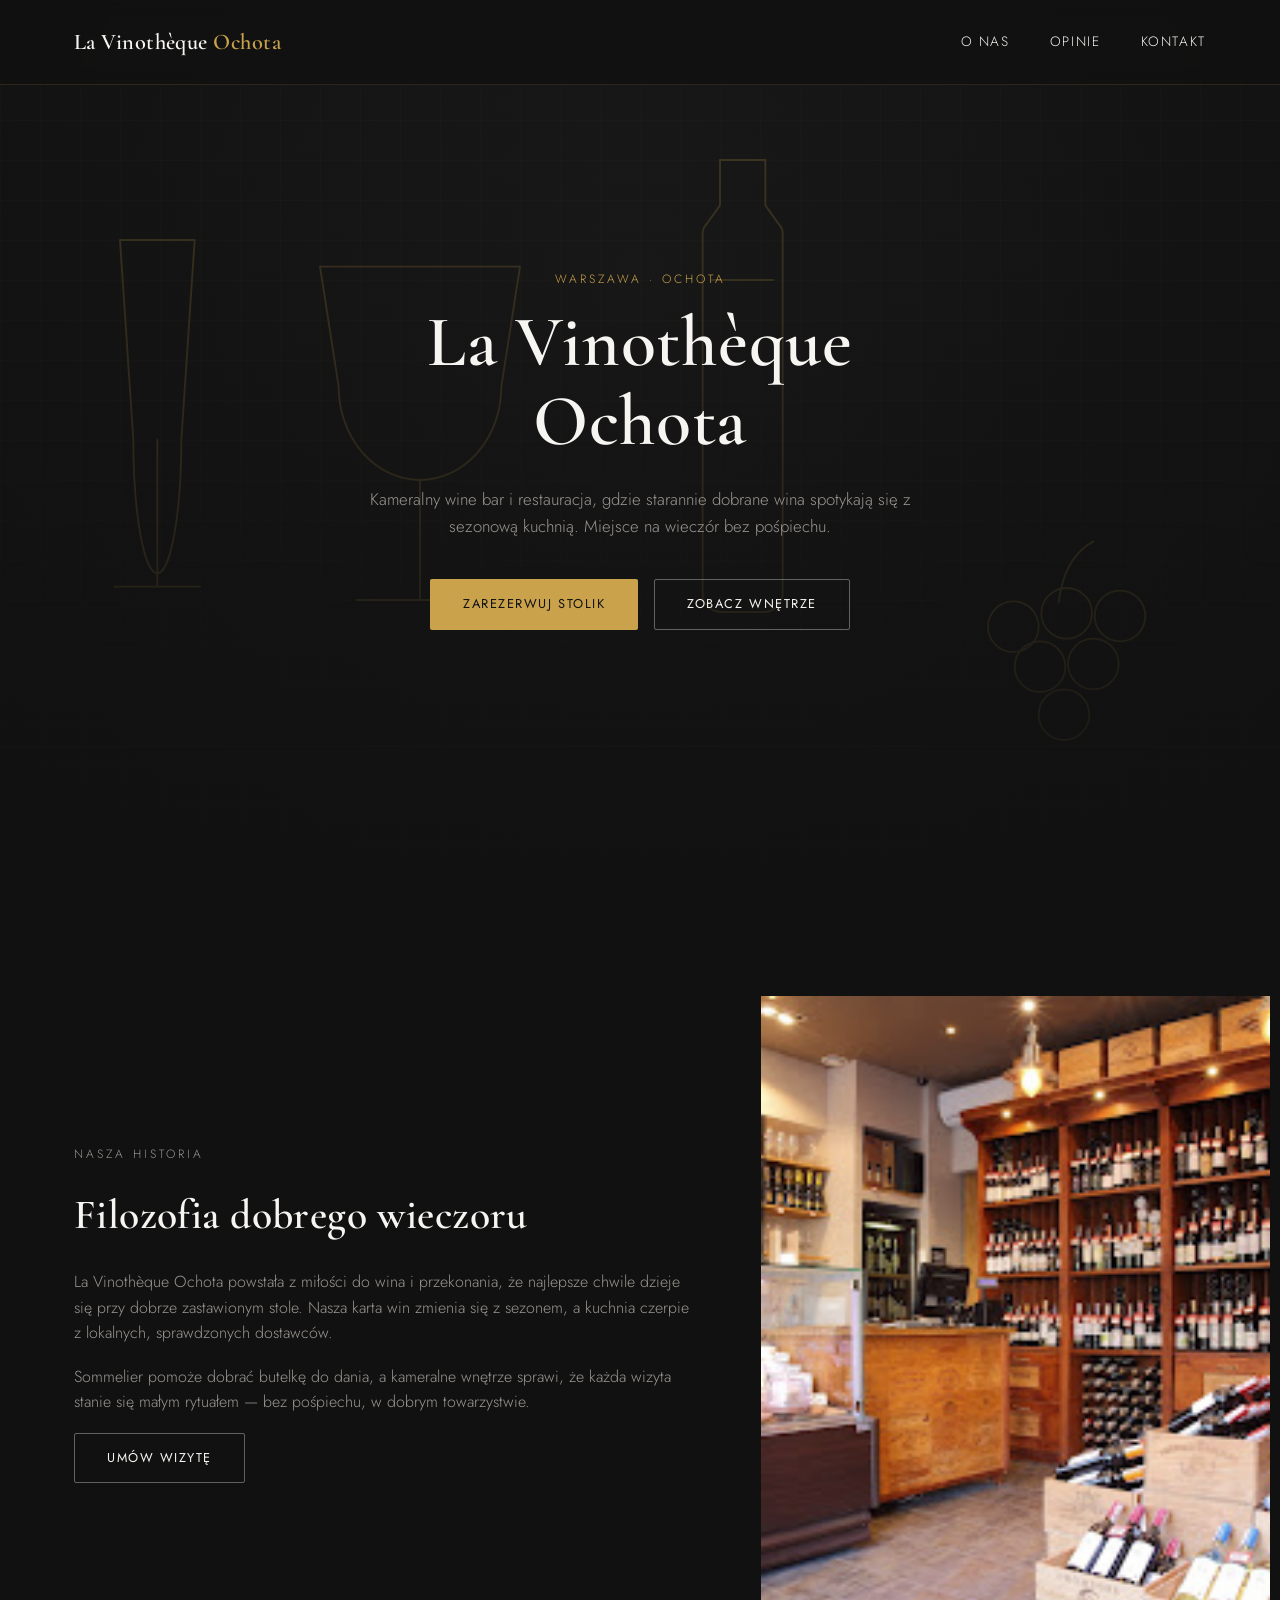
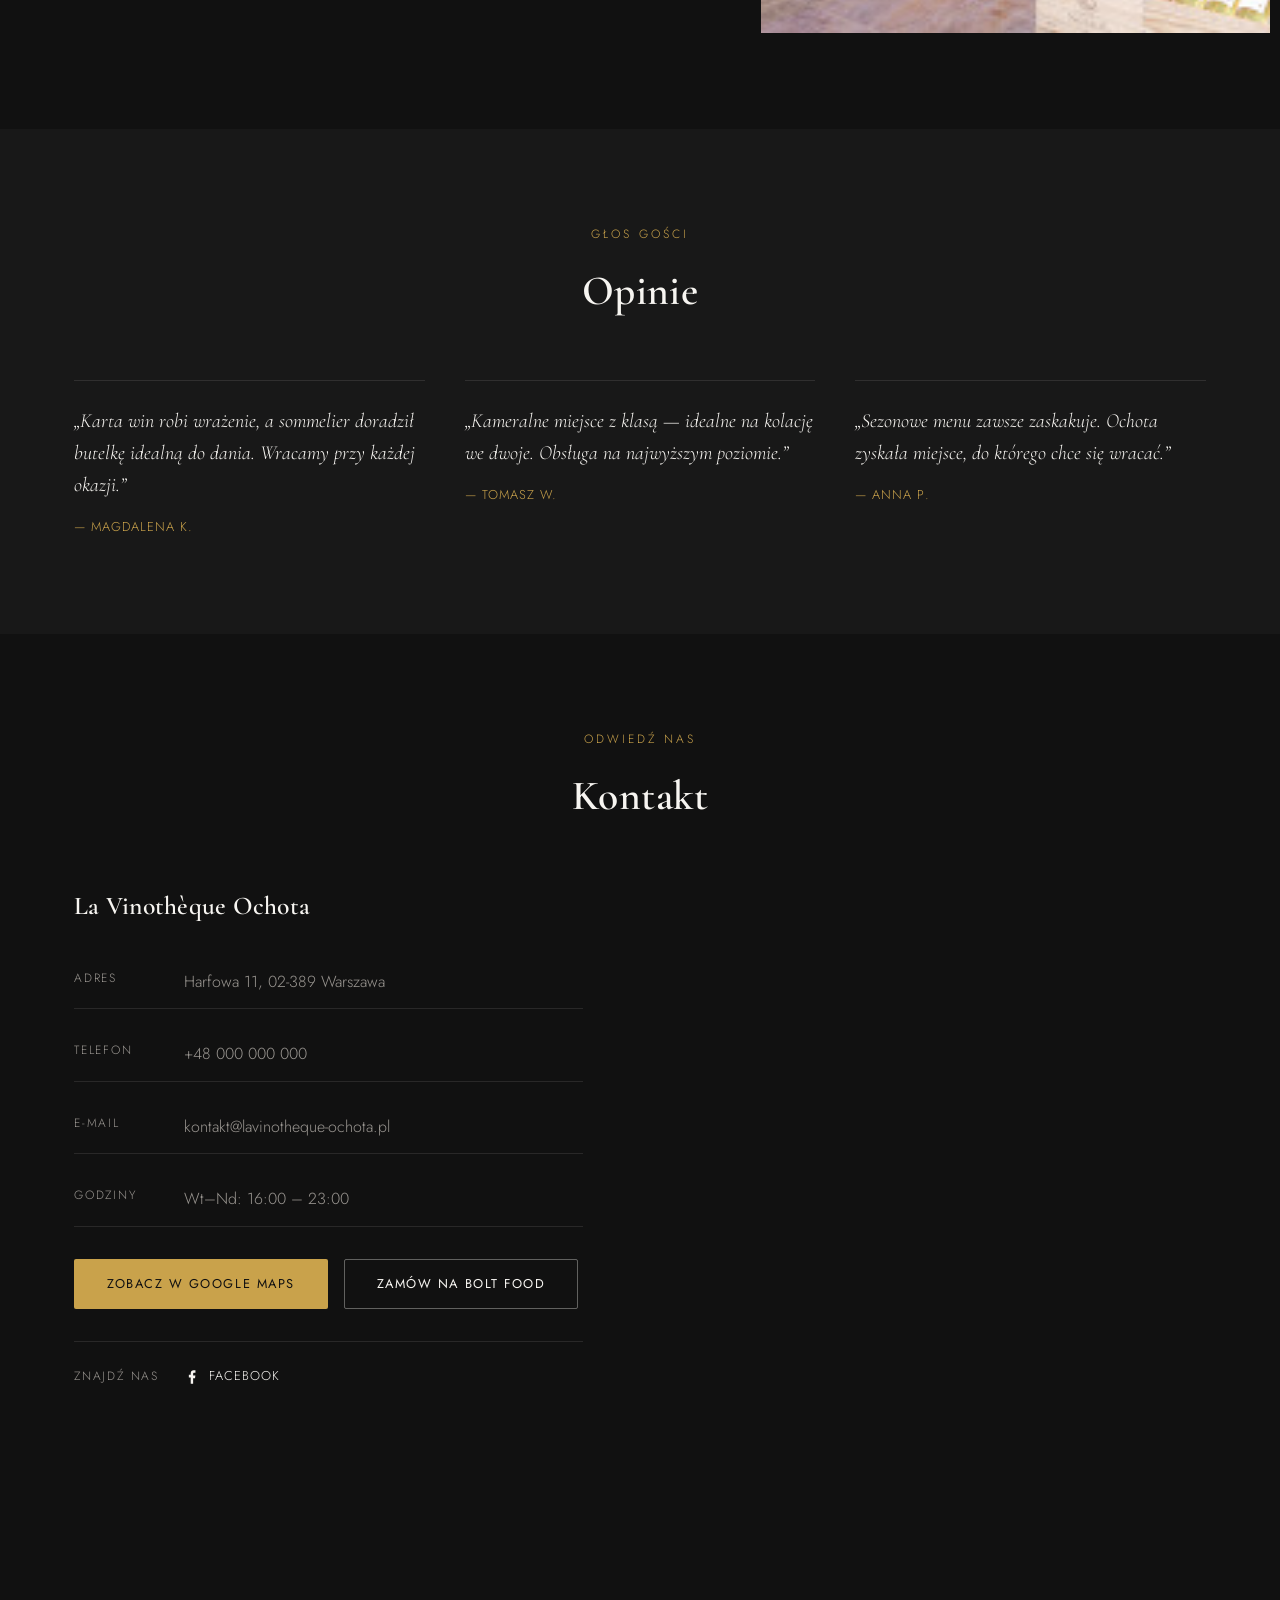
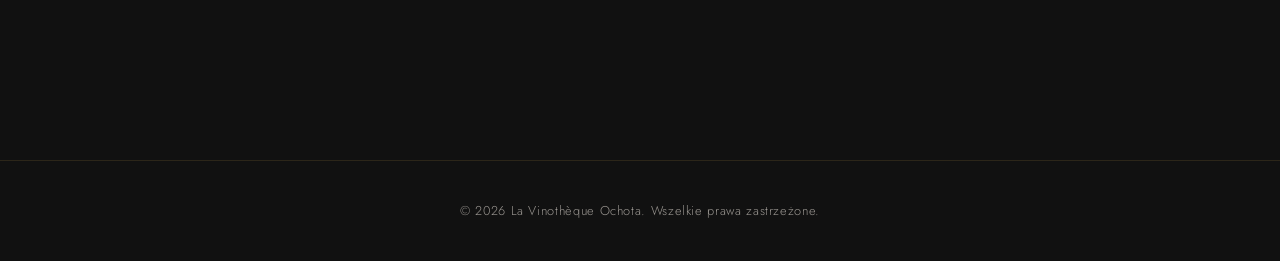
==== commit 59c6dce6: "Replace hero stock photo with a hand-drawn line illustration Swaps the Unsplash hero background for " ====
--- a/index.html
+++ b/index.html
@@ -36,7 +36,34 @@
 
   <section class="hero" id="hero">
     <div class="hero-media">
-      <img src="https://images.unsplash.com/photo-1510812431401-41d2bd2722f3?q=80&w=1920&auto=format&fit=crop" alt="Wnętrze wine baru La Vinothèque Ochota">
+      <div class="hero-art" role="img" aria-label="Stylizowana ilustracja kieliszków wina, butelki i winogron">
+        <svg viewBox="0 0 1200 675" preserveAspectRatio="xMidYMid slice">
+          <!-- tall bottle, center-right -->
+          <path d="M660 120 h34 v34 l10 14 a10 10 0 0 1 3 7 v270 a14 14 0 0 1 -14 14 h-32 a14 14 0 0 1 -14 -14 V175 a10 10 0 0 1 3 -7 l10 -14 z" />
+          <path d="M660 120 h34" />
+          <path d="M654 210 h46" />
+          <!-- wide glass, left -->
+          <path d="M360 200 h150 l-14 90 a61 70 0 0 1 -122 0 z" />
+          <path d="M435 360 v90" />
+          <path d="M388 450 h94" />
+          <!-- narrow flute glass, far left -->
+          <path d="M210 180 h56 l-10 150 a18 100 0 0 1 -36 0 z" />
+          <path d="M238 330 v110" />
+          <path d="M206 440 h64" />
+          <!-- grape cluster, bottom right -->
+          <g>
+            <circle cx="880" cy="470" r="19" />
+            <circle cx="920" cy="460" r="19" />
+            <circle cx="900" cy="500" r="19" />
+            <circle cx="940" cy="498" r="19" />
+            <circle cx="960" cy="462" r="19" />
+            <circle cx="918" cy="536" r="19" />
+            <path d="M914 452 q4 -34 26 -46" />
+          </g>
+          <!-- fine horizontal table line -->
+          <path d="M120 560 H1080" stroke-width="0.6" opacity="0.5" />
+        </svg>
+      </div>
       <div class="hero-overlay"></div>
     </div>
     <div class="container hero-content">
--- a/styles.css
+++ b/styles.css
@@ -182,6 +182,35 @@
   height: 100%;
   object-fit: cover;
 }
+
+.hero-art {
+  position: relative;
+  width: 100%;
+  height: 100%;
+  background:
+    radial-gradient(ellipse at 50% 30%, var(--charcoal) 0%, var(--near-black) 55%, var(--black) 100%);
+}
+.hero-art::before {
+  content: "";
+  position: absolute;
+  inset: 0;
+  background-image:
+    linear-gradient(rgba(201, 162, 75, 0.05) 1px, transparent 1px),
+    linear-gradient(90deg, rgba(201, 162, 75, 0.05) 1px, transparent 1px);
+  background-size: 40px 40px;
+}
+.hero-art svg {
+  position: absolute;
+  inset: 0;
+  width: 100%;
+  height: 100%;
+  fill: none;
+  stroke: var(--gold);
+  stroke-width: 1.4;
+  stroke-linecap: round;
+  stroke-linejoin: round;
+  opacity: 0.55;
+}
 .hero-overlay {
   position: absolute;
   inset: 0;
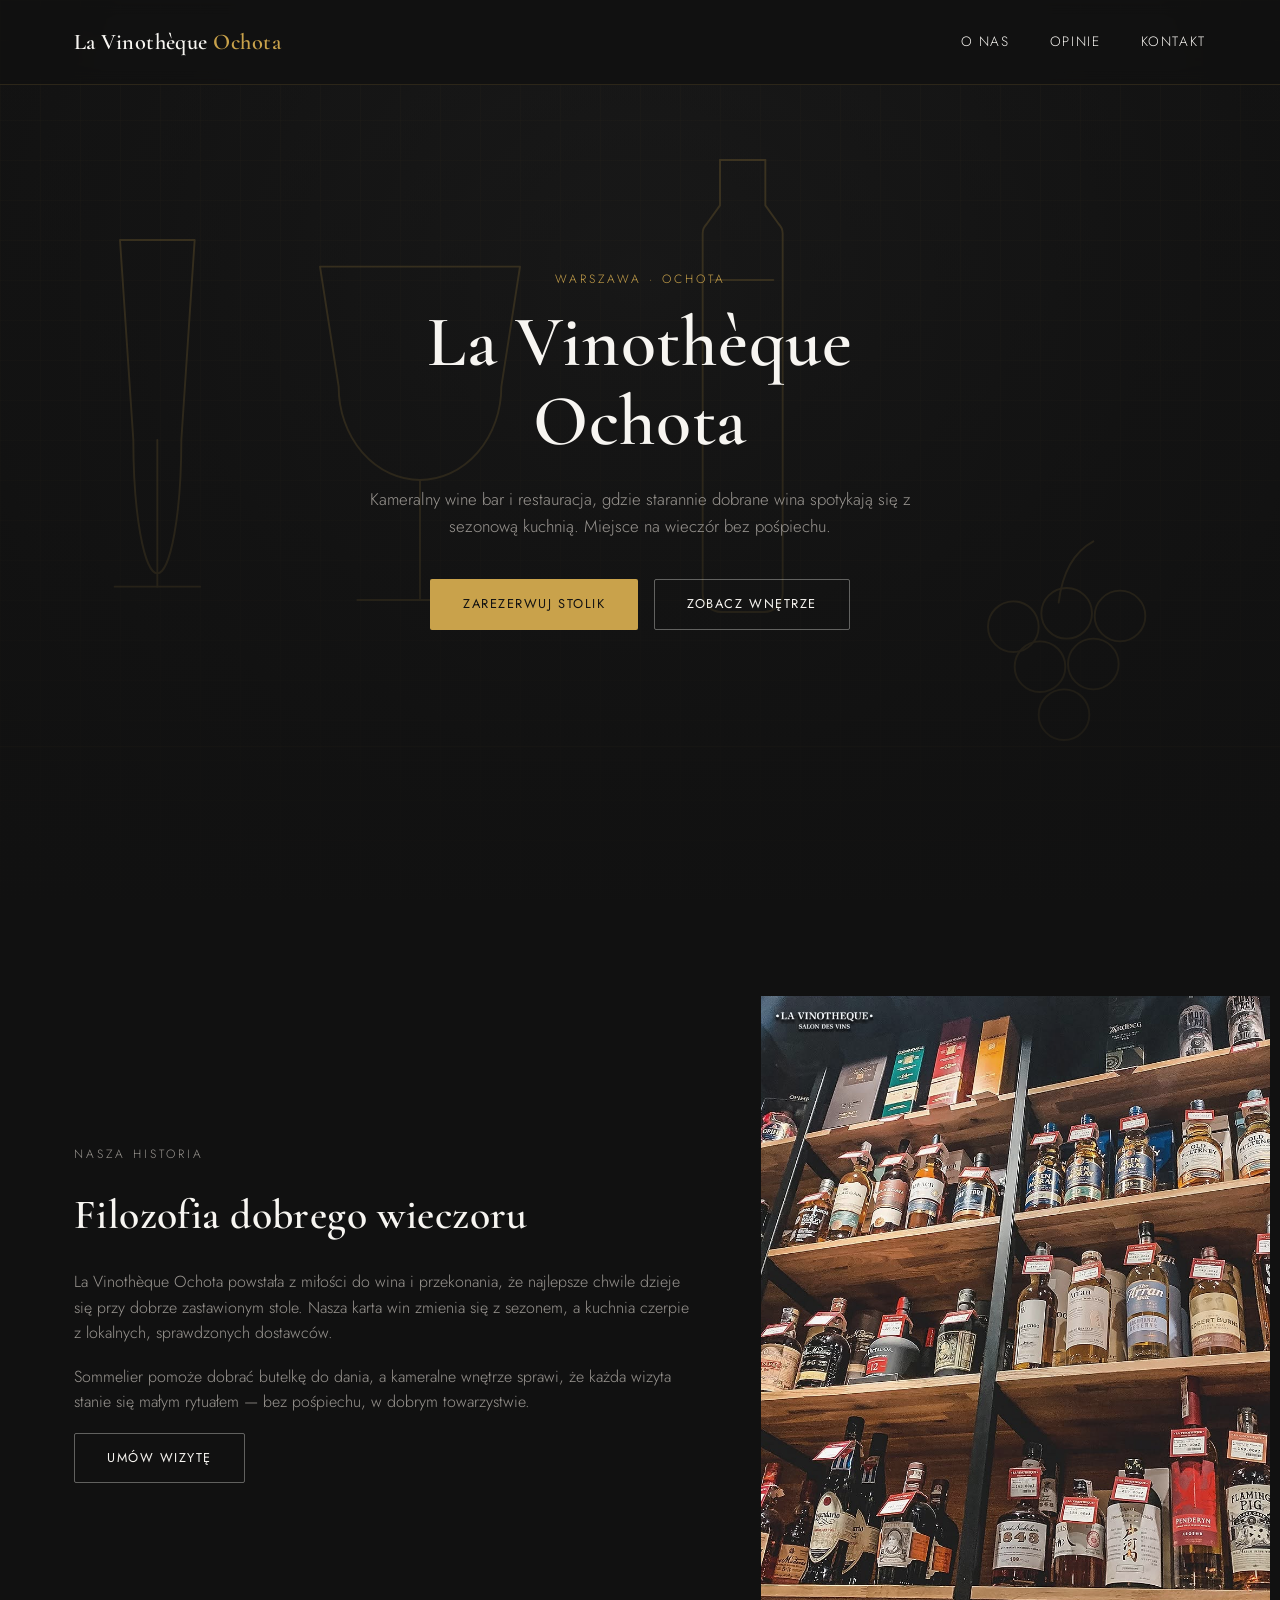
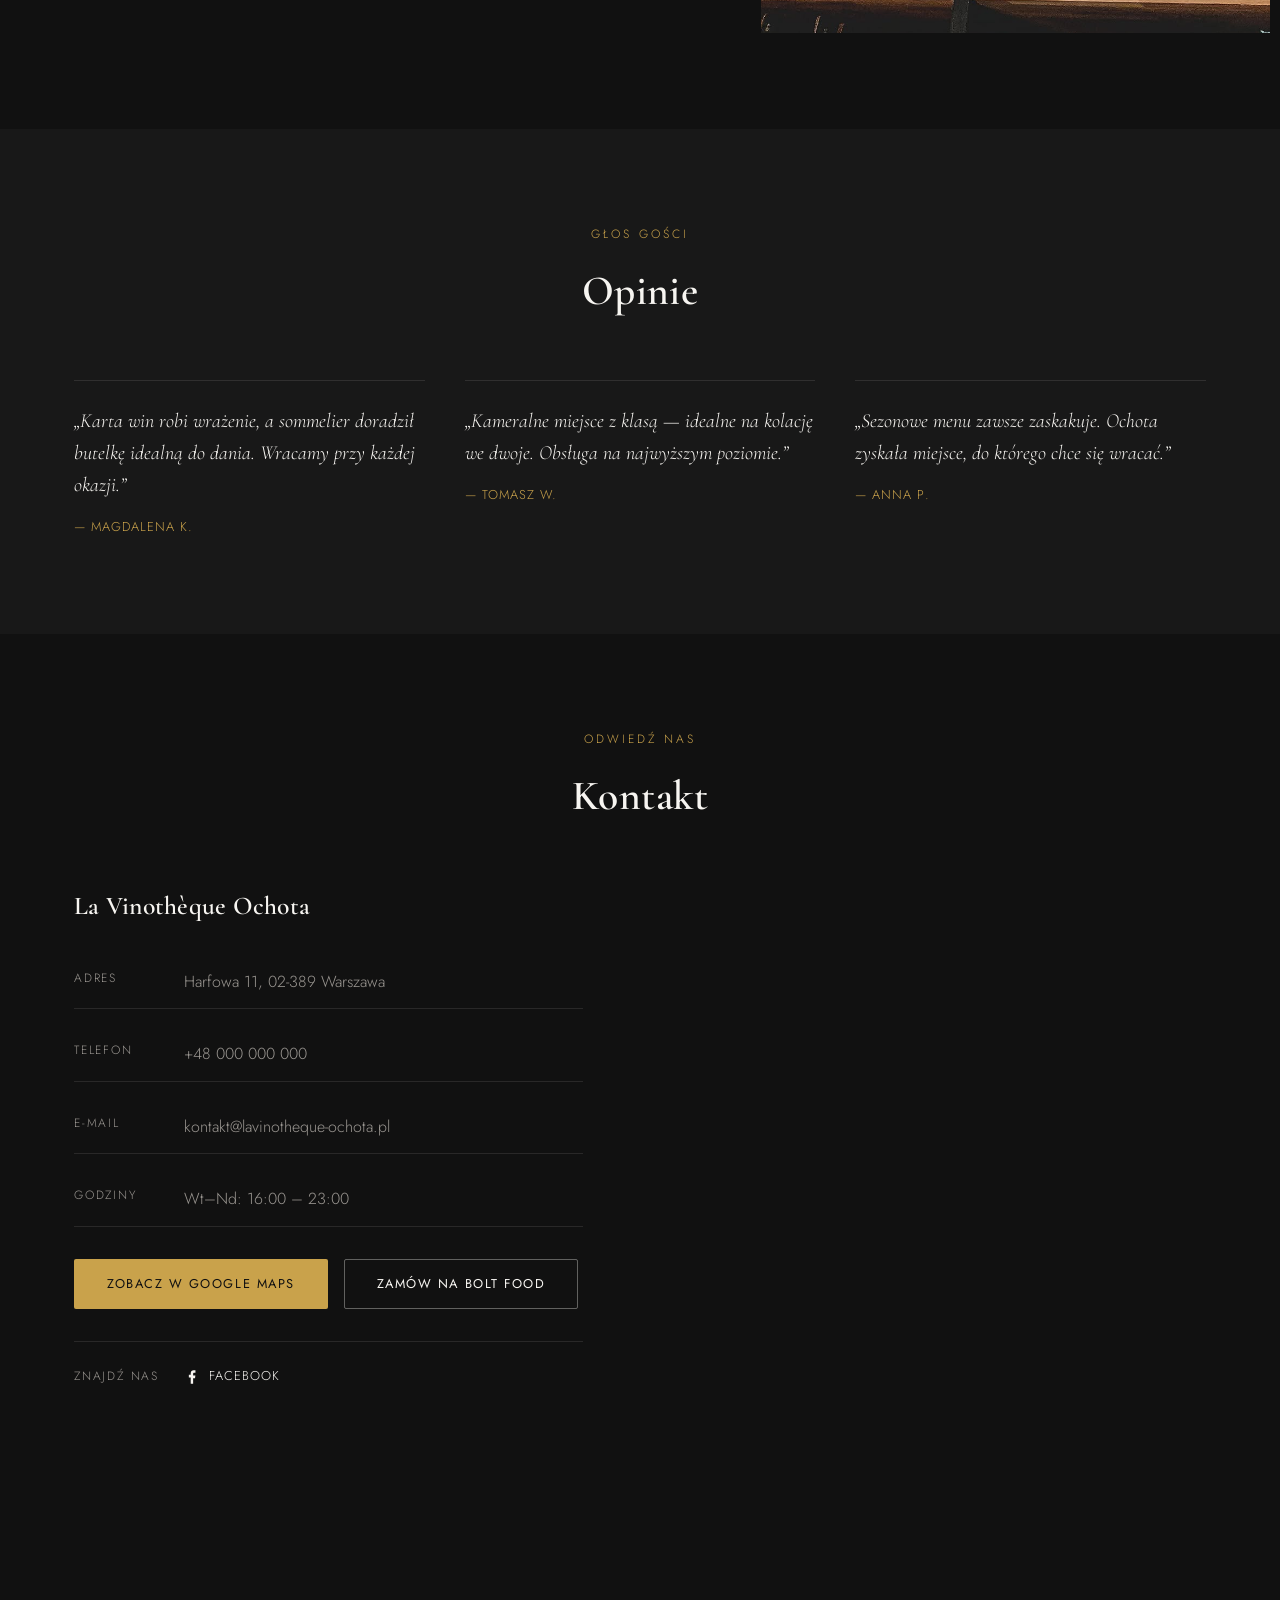
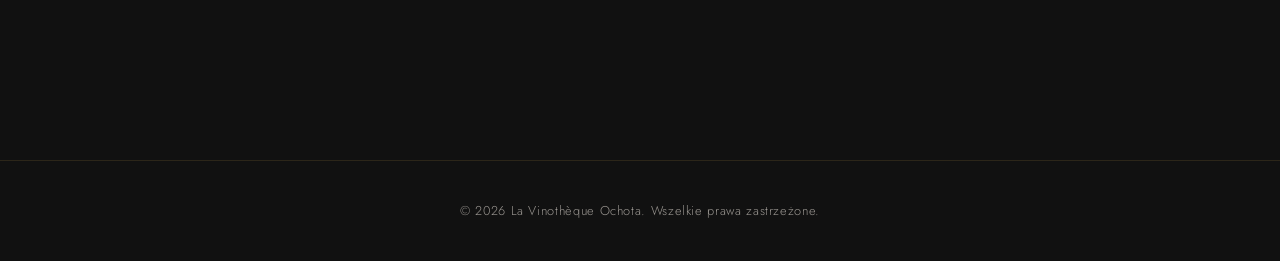
==== commit 49025052: "Replace low-res interior photo with the client's high-res version Swaps the 294x220 Facebook thumbna" ====
--- a/index.html
+++ b/index.html
@@ -80,7 +80,7 @@
   <section class="section" id="o-nas">
     <div class="container split split-reverse">
       <div class="split-media">
-        <img src="assets/wnetrze-lokalu.jpg" alt="Wnętrze La Vinothèque Ochota — regały z winem i lada z produktami">
+        <img src="assets/wnetrze-lokalu.jpg" alt="Regały z winem i whisky w La Vinothèque Ochota">
       </div>
       <div class="split-text">
         <p class="eyebrow">Nasza historia</p>
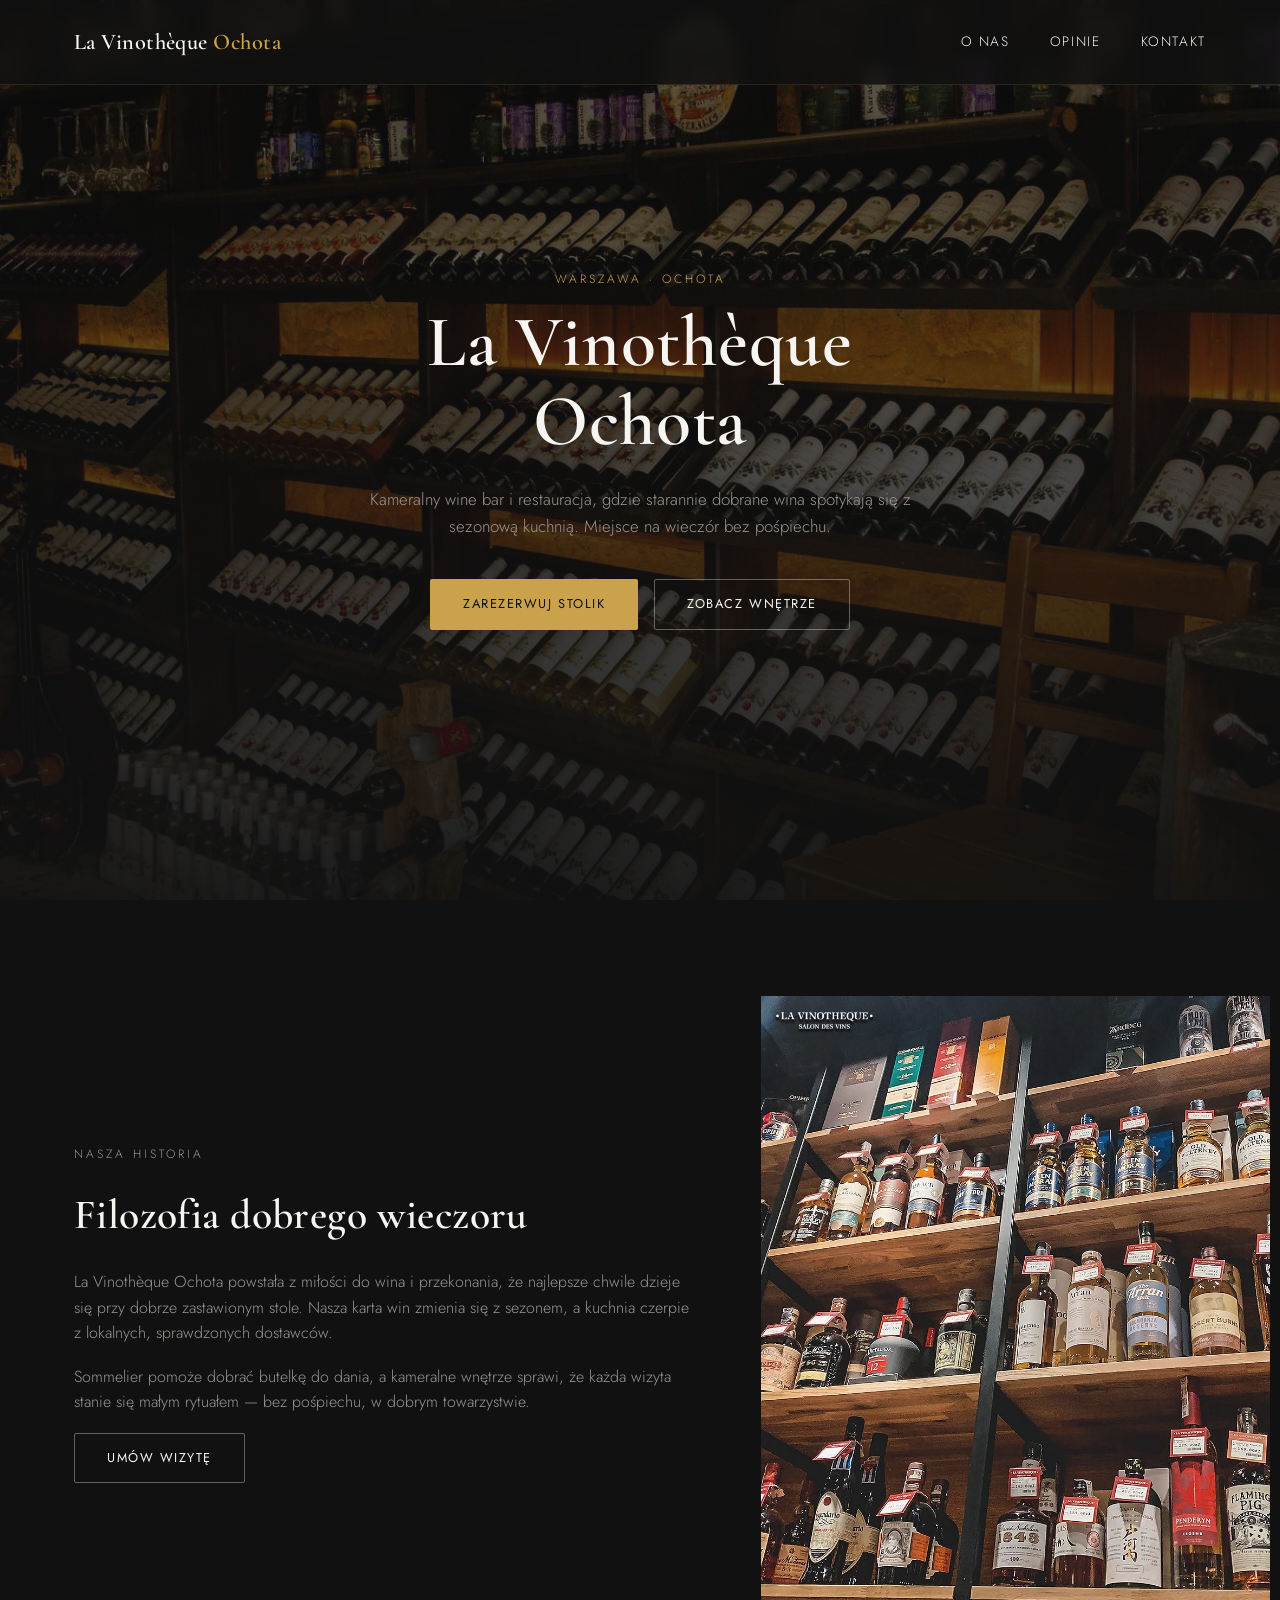
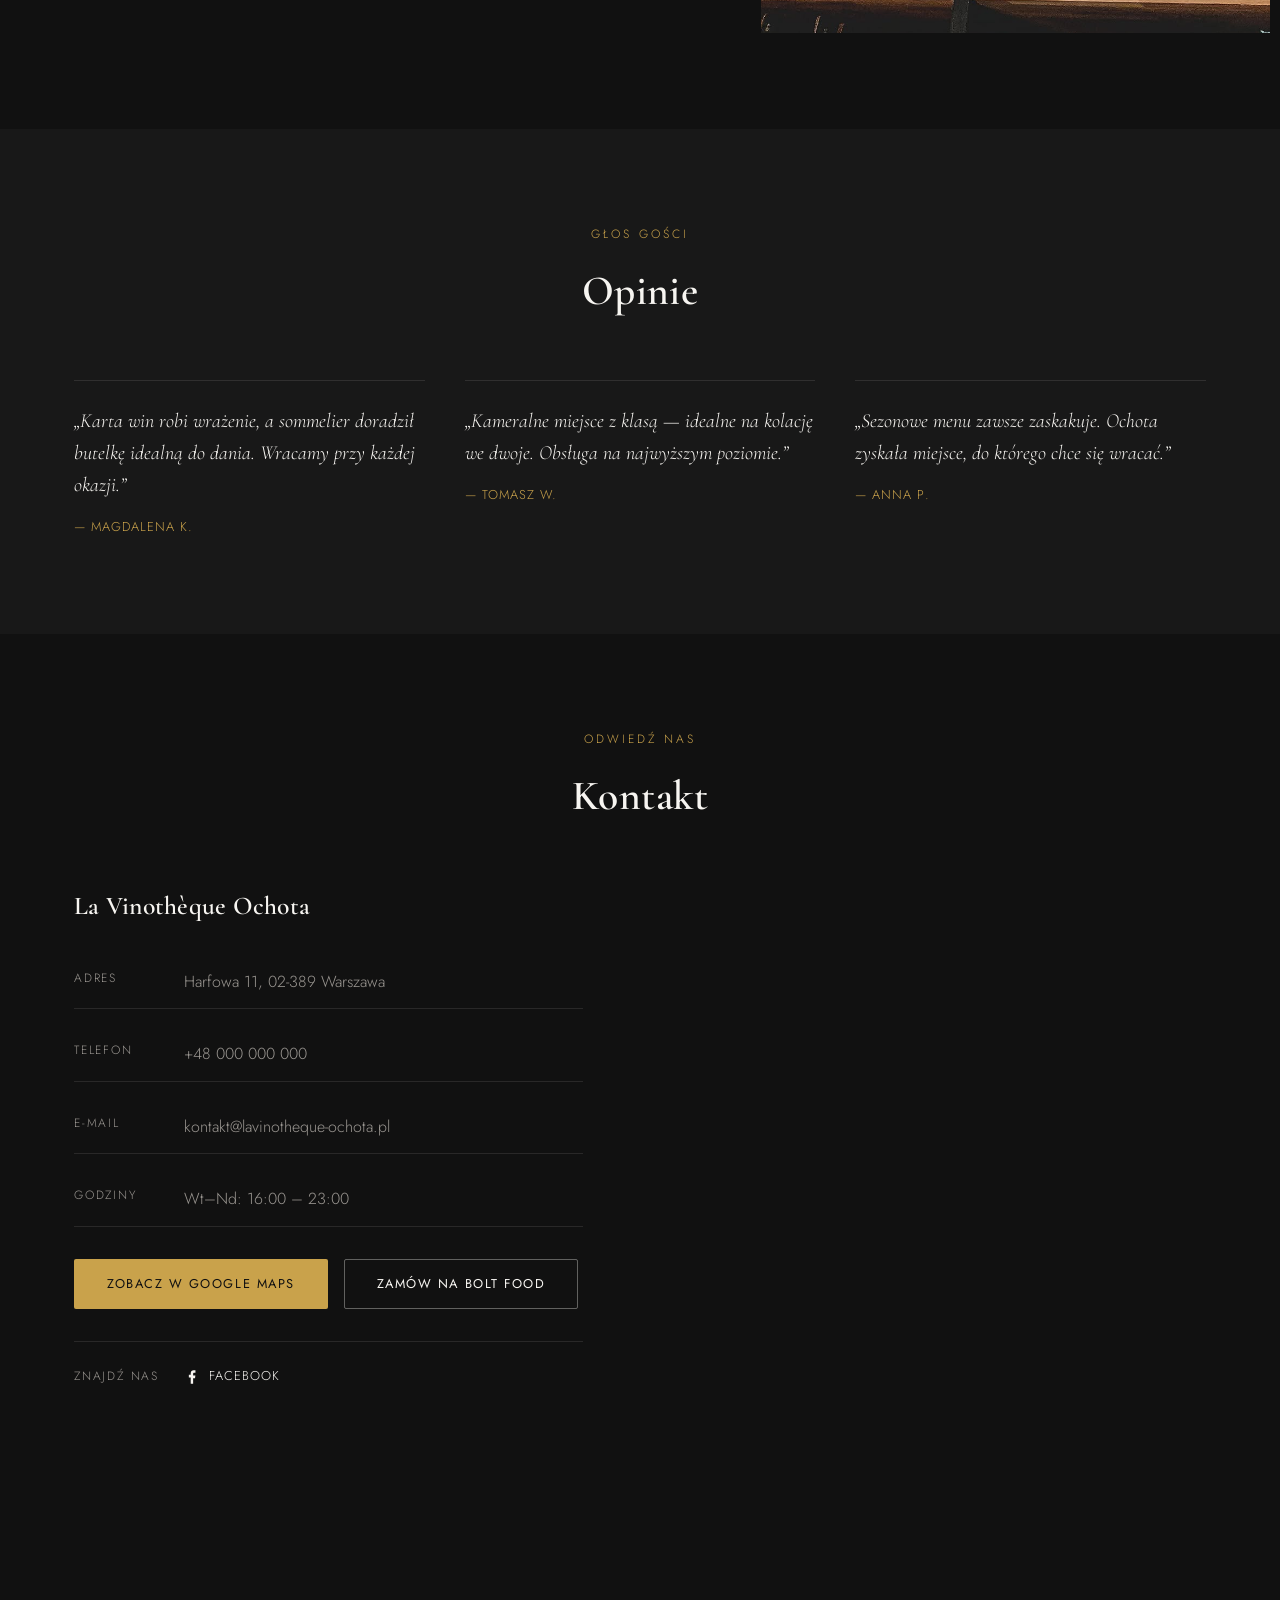
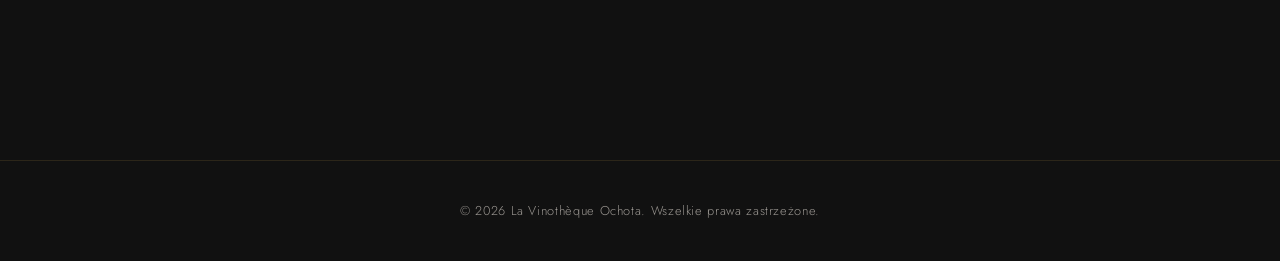
==== commit 29913746: "Replace hero SVG illustration with real wine cellar photo Client selected a free-to-use wine shop/ce" ====
--- a/index.html
+++ b/index.html
@@ -36,34 +36,7 @@
 
   <section class="hero" id="hero">
     <div class="hero-media">
-      <div class="hero-art" role="img" aria-label="Stylizowana ilustracja kieliszków wina, butelki i winogron">
-        <svg viewBox="0 0 1200 675" preserveAspectRatio="xMidYMid slice">
-          <!-- tall bottle, center-right -->
-          <path d="M660 120 h34 v34 l10 14 a10 10 0 0 1 3 7 v270 a14 14 0 0 1 -14 14 h-32 a14 14 0 0 1 -14 -14 V175 a10 10 0 0 1 3 -7 l10 -14 z" />
-          <path d="M660 120 h34" />
-          <path d="M654 210 h46" />
-          <!-- wide glass, left -->
-          <path d="M360 200 h150 l-14 90 a61 70 0 0 1 -122 0 z" />
-          <path d="M435 360 v90" />
-          <path d="M388 450 h94" />
-          <!-- narrow flute glass, far left -->
-          <path d="M210 180 h56 l-10 150 a18 100 0 0 1 -36 0 z" />
-          <path d="M238 330 v110" />
-          <path d="M206 440 h64" />
-          <!-- grape cluster, bottom right -->
-          <g>
-            <circle cx="880" cy="470" r="19" />
-            <circle cx="920" cy="460" r="19" />
-            <circle cx="900" cy="500" r="19" />
-            <circle cx="940" cy="498" r="19" />
-            <circle cx="960" cy="462" r="19" />
-            <circle cx="918" cy="536" r="19" />
-            <path d="M914 452 q4 -34 26 -46" />
-          </g>
-          <!-- fine horizontal table line -->
-          <path d="M120 560 H1080" stroke-width="0.6" opacity="0.5" />
-        </svg>
-      </div>
+      <img src="assets/piwniczka-wina.jpg" alt="Klimatyczna piwniczka z winem — regały pełne butelek">
       <div class="hero-overlay"></div>
     </div>
     <div class="container hero-content">
--- a/styles.css
+++ b/styles.css
@@ -182,35 +182,6 @@
   height: 100%;
   object-fit: cover;
 }
-
-.hero-art {
-  position: relative;
-  width: 100%;
-  height: 100%;
-  background:
-    radial-gradient(ellipse at 50% 30%, var(--charcoal) 0%, var(--near-black) 55%, var(--black) 100%);
-}
-.hero-art::before {
-  content: "";
-  position: absolute;
-  inset: 0;
-  background-image:
-    linear-gradient(rgba(201, 162, 75, 0.05) 1px, transparent 1px),
-    linear-gradient(90deg, rgba(201, 162, 75, 0.05) 1px, transparent 1px);
-  background-size: 40px 40px;
-}
-.hero-art svg {
-  position: absolute;
-  inset: 0;
-  width: 100%;
-  height: 100%;
-  fill: none;
-  stroke: var(--gold);
-  stroke-width: 1.4;
-  stroke-linecap: round;
-  stroke-linejoin: round;
-  opacity: 0.55;
-}
 .hero-overlay {
   position: absolute;
   inset: 0;
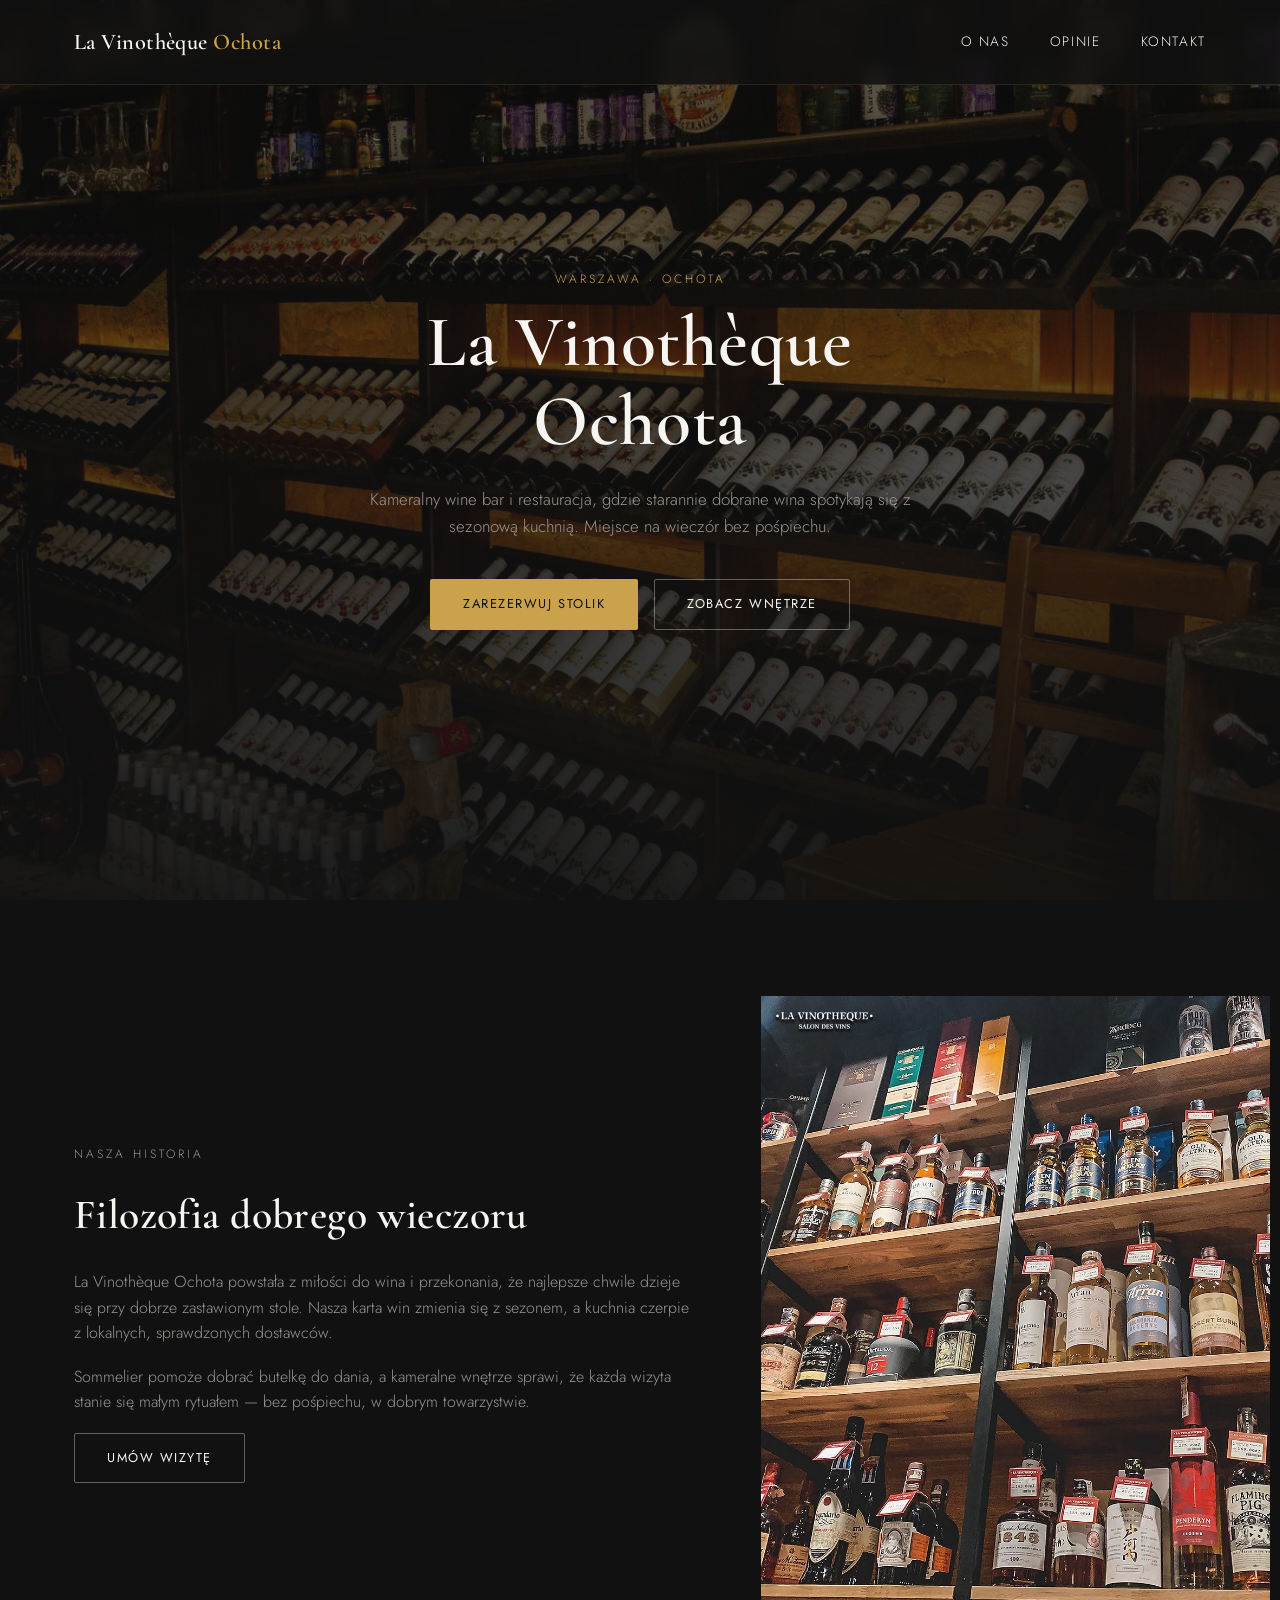
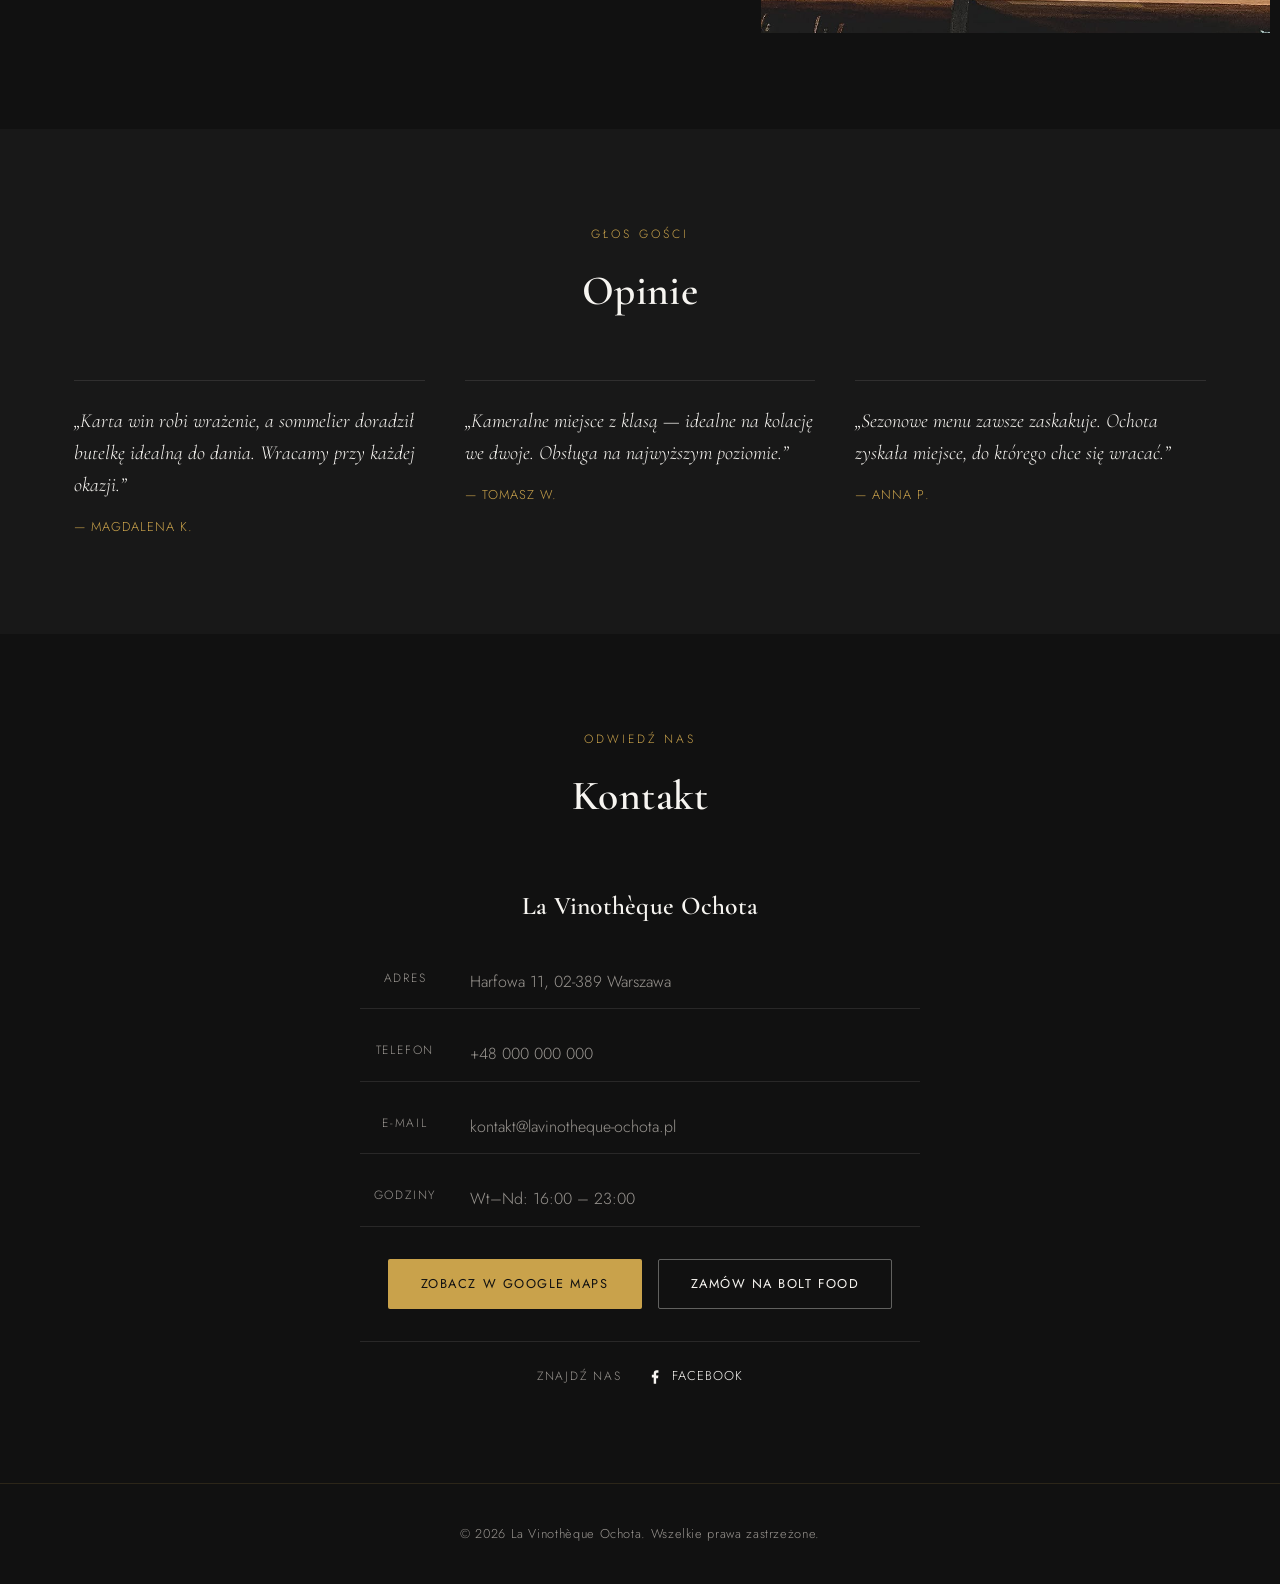
==== commit 306e33cc: "Remove map from Kontakt section Drops the embedded Google Maps iframe and re-centers the contact sec" ====
--- a/index.html
+++ b/index.html
@@ -115,15 +115,6 @@
             </a>
           </div>
         </div>
-        <div class="split-media map-wrap">
-          <iframe
-            src="https://maps.google.com/maps?q=Harfowa%2011%2C%2002-389%20Warszawa&t=&z=16&ie=UTF8&iwloc=&output=embed"
-            title="Mapa — La Vinothèque Ochota"
-            loading="lazy"
-            referrerpolicy="no-referrer-when-downgrade"
-            allowfullscreen>
-          </iframe>
-        </div>
       </div>
     </div>
   </section>
--- a/styles.css
+++ b/styles.css
@@ -275,7 +275,12 @@
 }
 
 /* Contact */
-.contact-split { align-items: start; }
+.contact-split {
+  grid-template-columns: 1fr;
+  max-width: 560px;
+  margin: 0 auto;
+  text-align: center;
+}
 .contact-split h3 {
   font-size: 1.6rem;
   margin-bottom: 28px;
@@ -300,12 +305,14 @@
   display: flex;
   gap: 16px;
   flex-wrap: wrap;
+  justify-content: center;
   margin-top: 32px;
 }
 
 .social-row {
   display: flex;
   align-items: center;
+  justify-content: center;
   gap: 24px;
   flex-wrap: wrap;
   margin-top: 32px;
@@ -346,17 +353,6 @@
   white-space: nowrap;
 }
 
-.map-wrap {
-  aspect-ratio: 4/5;
-  overflow: hidden;
-  filter: grayscale(60%) invert(92%) contrast(90%);
-}
-.map-wrap iframe {
-  width: 100%;
-  height: 100%;
-  border: 0;
-}
-
 /* Footer */
 .site-footer {
   padding: 40px 0;
